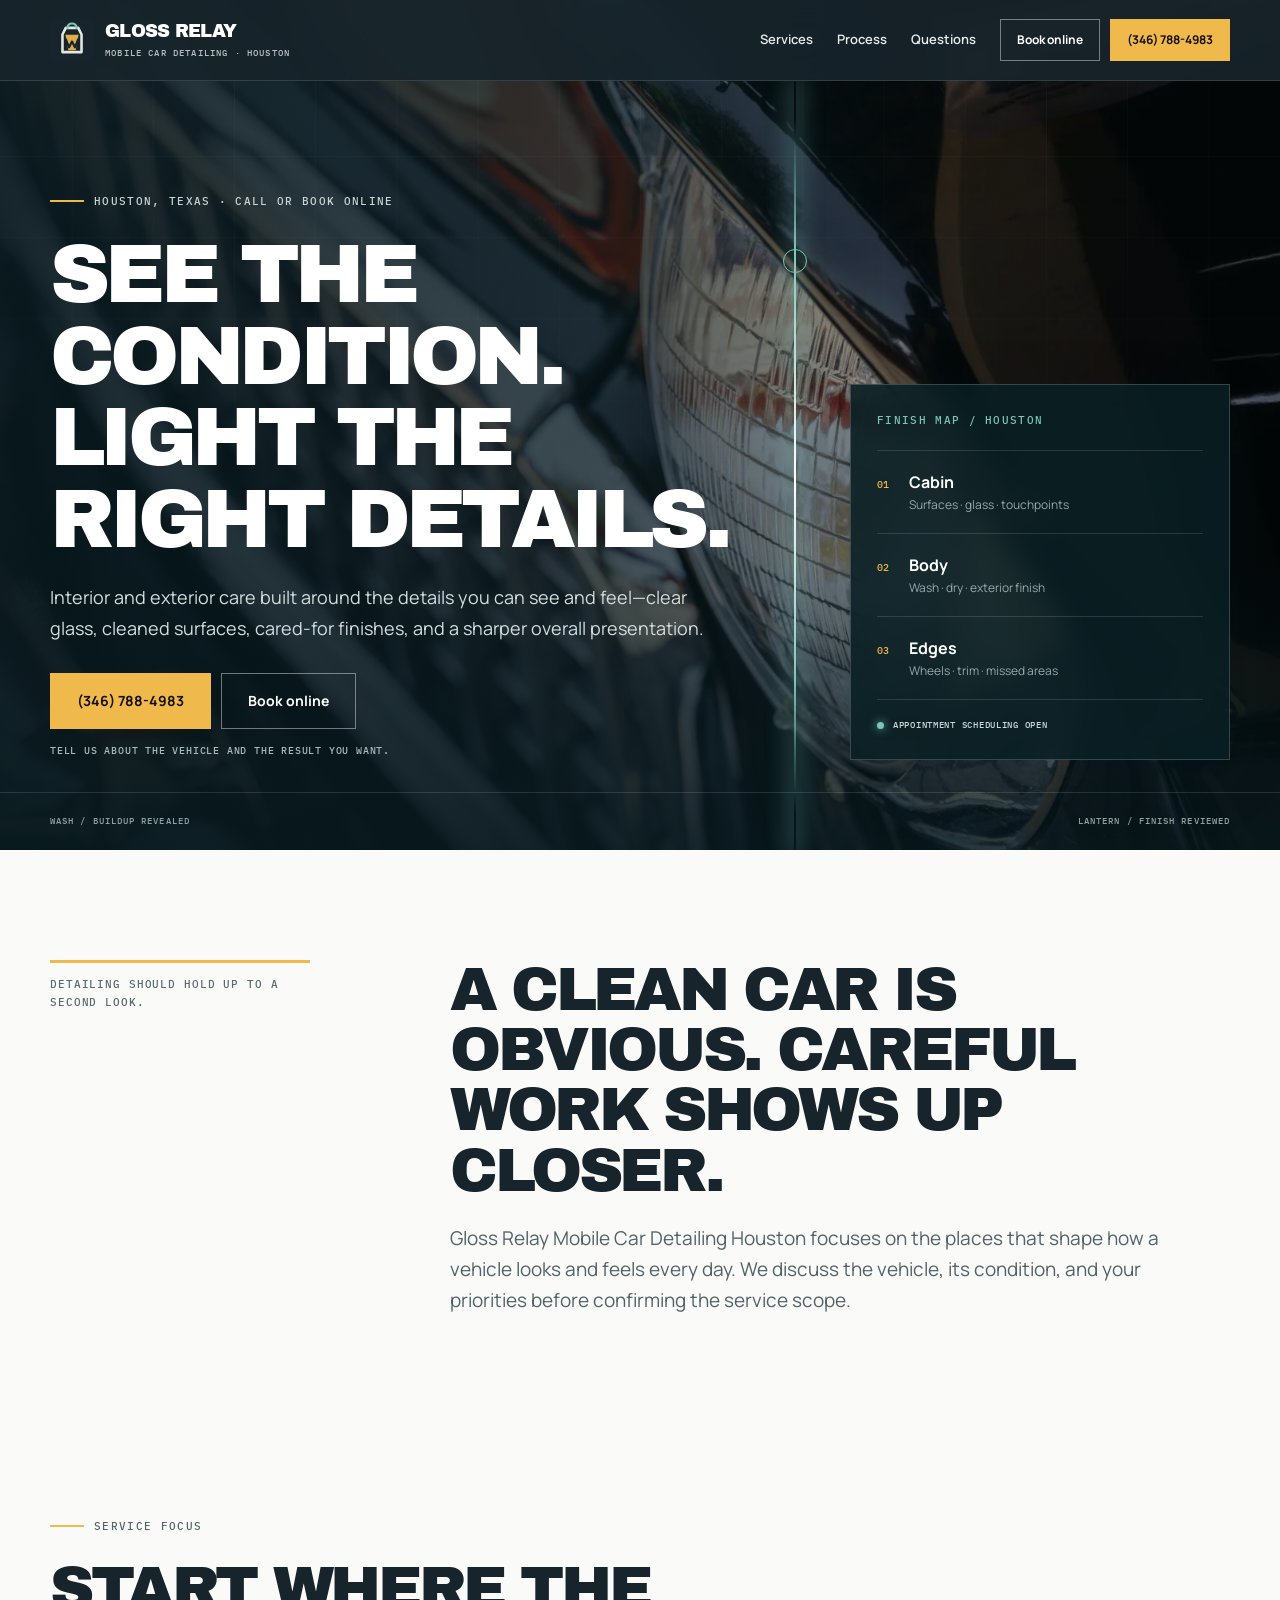
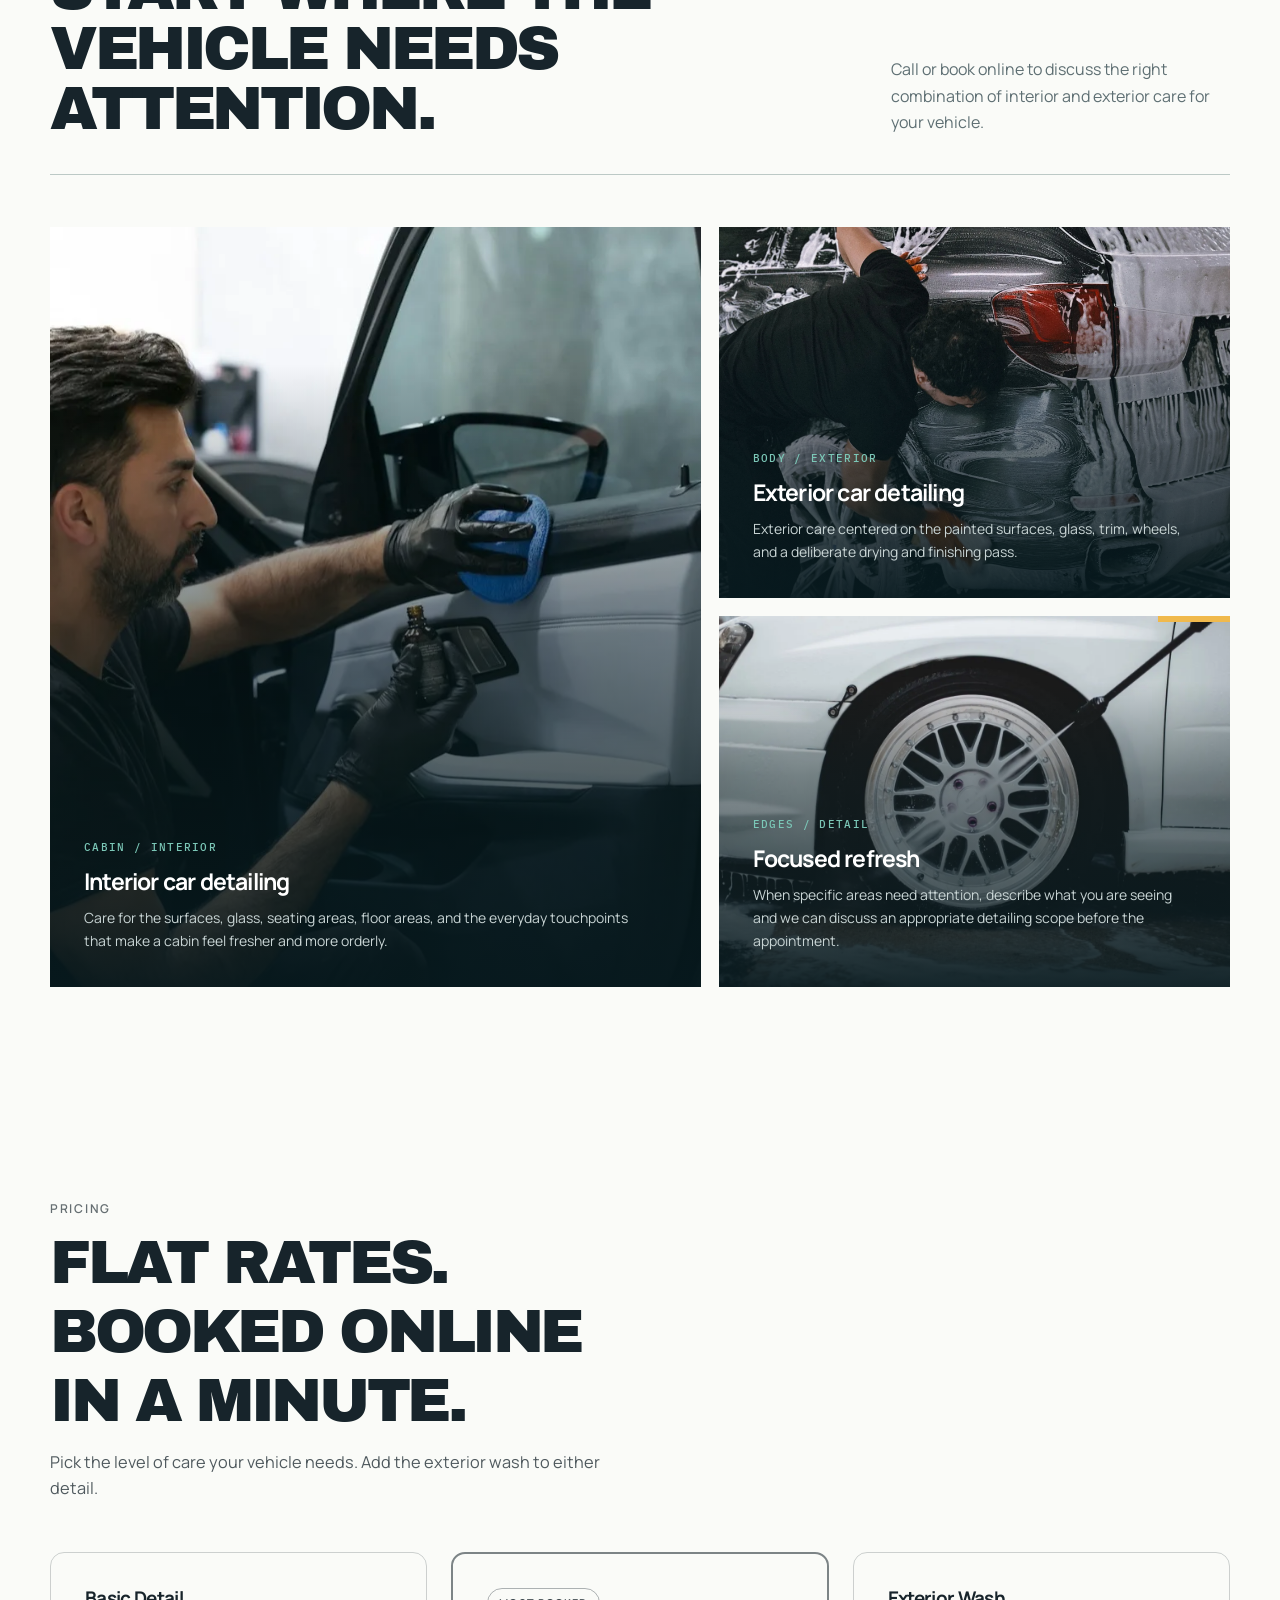
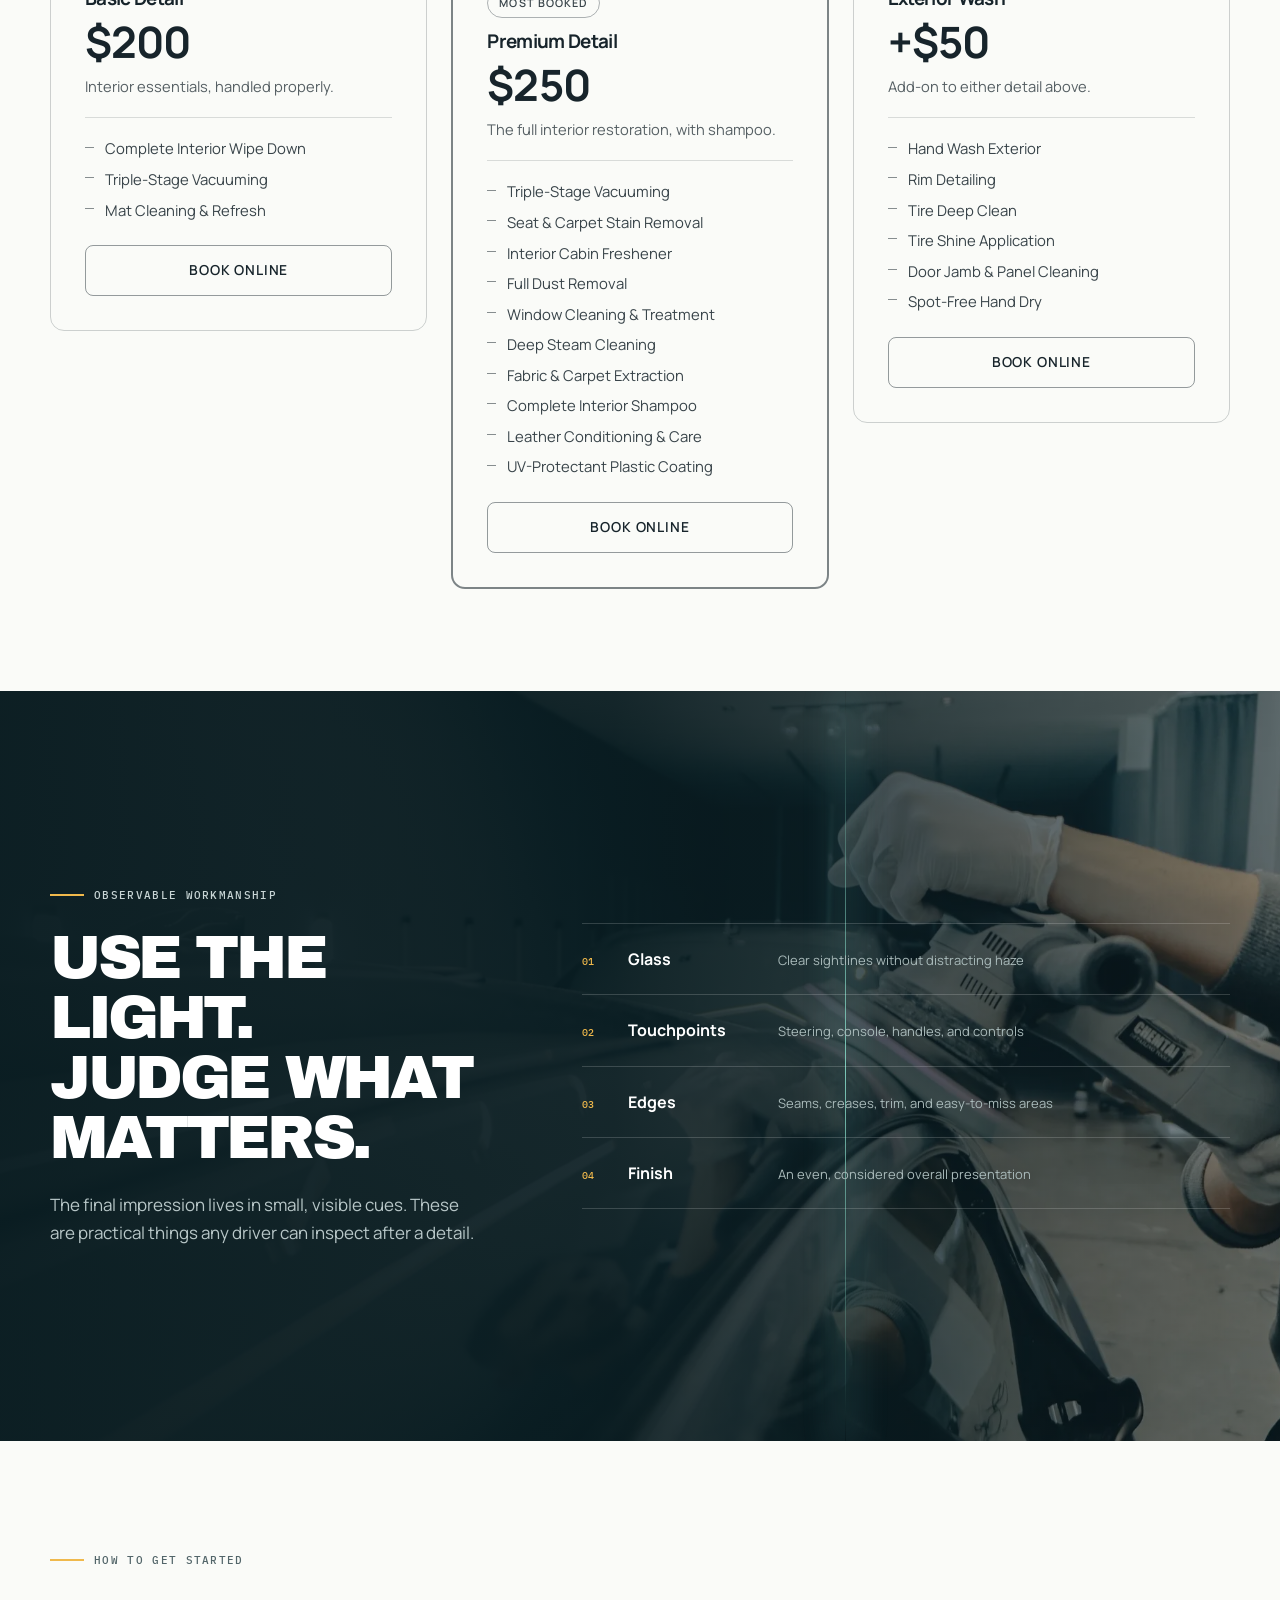
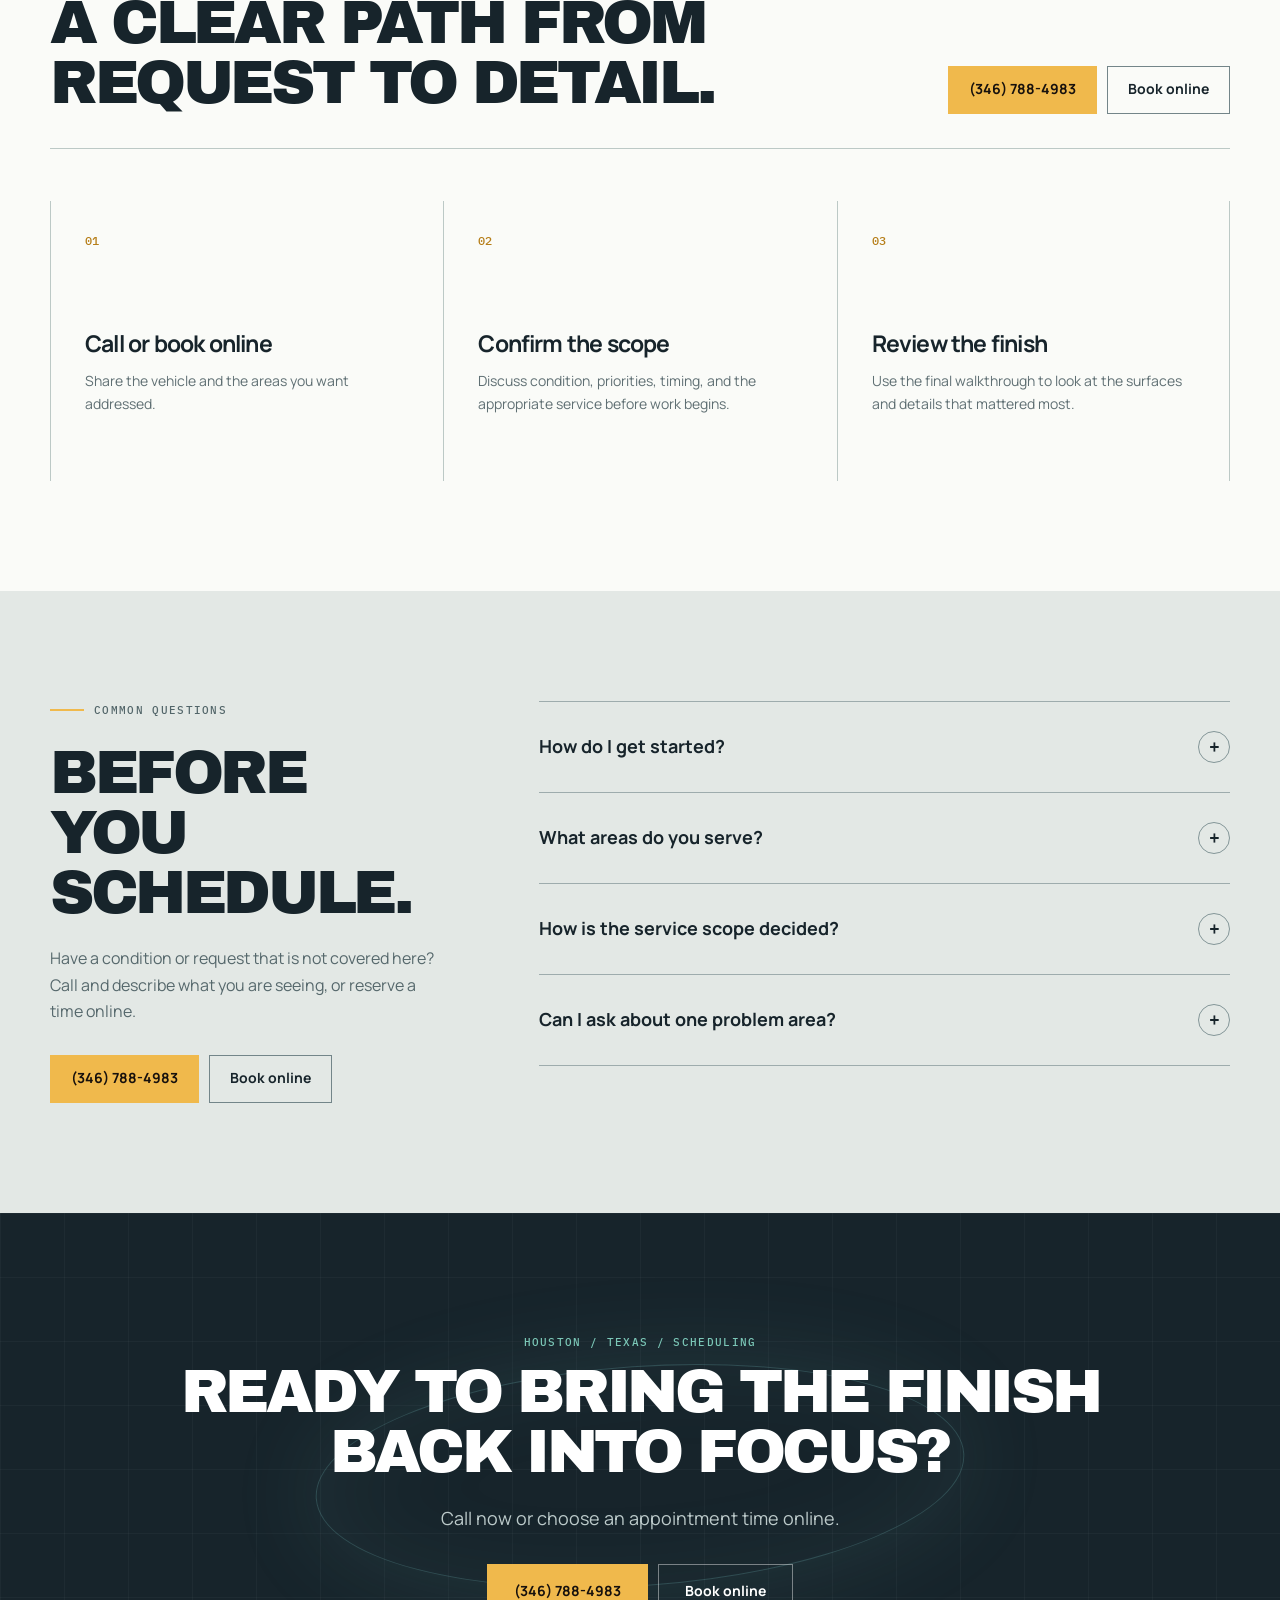
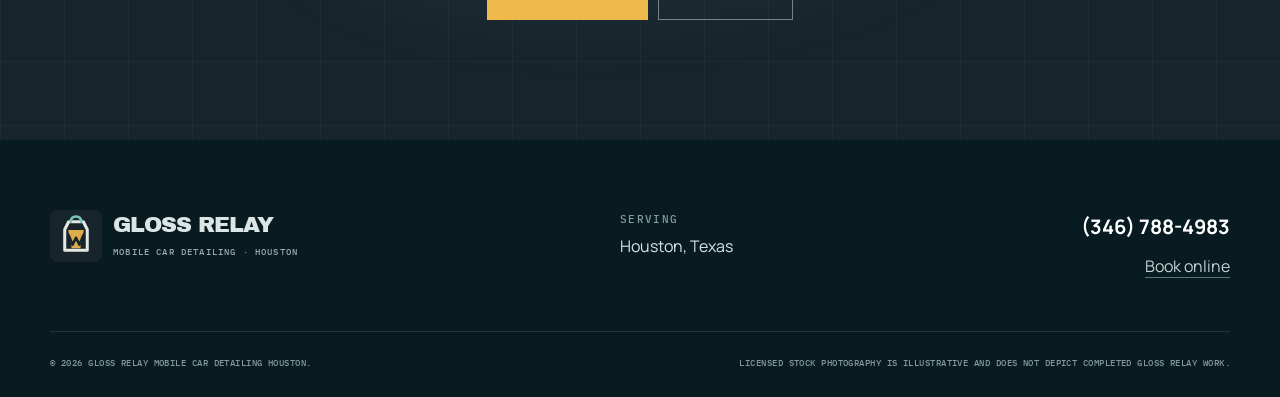
==== index.html @ bbbfd5d8 "feat: launch Gloss Relay website" ====
<!doctype html>
<html lang="en">
  <head>
    <meta charset="utf-8" />
    <meta name="viewport" content="width=device-width, initial-scale=1" />
    <title>Gloss Relay Mobile Car Detailing Houston | Call or Book Online</title>
    <meta
      name="description"
      content="Gloss Relay Mobile Car Detailing Houston provides careful interior and exterior car detailing in Houston, Texas. Call (346) 788-4983 or book online."
    />
    <meta name="theme-color" content="#17242b" />
    <link rel="canonical" href="https://glossrelay.shop/" />
    <link rel="icon" href="/favicon.svg" type="image/svg+xml" />
    <link rel="manifest" href="/site.webmanifest" />
    <meta property="og:type" content="website" />
    <meta property="og:title" content="Gloss Relay Mobile Car Detailing Houston" />
    <meta
      property="og:description"
      content="Interior and exterior car detailing in Houston, Texas. Call or book online."
    />
    <meta property="og:url" content="https://glossrelay.shop/" />
    <meta
      property="og:image"
      content="https://glossrelay.shop/assets/photos/hero-chrome-detail.webp"
    />
    <link rel="stylesheet" href="/styles.css" />
    <script type="application/ld+json">
      {
        "@context": "https://schema.org",
        "@type": "AutomotiveBusiness",
        "name": "Gloss Relay Mobile Car Detailing Houston",
        "url": "https://glossrelay.shop/",
        "image": "https://glossrelay.shop/assets/photos/hero-chrome-detail.webp",
        "description": "Careful interior and exterior car detailing in Houston, Texas.",
        "areaServed": {
          "@type": "City",
          "name": "Houston",
          "containedInPlace": {
            "@type": "State",
            "name": "Texas"
          }
        },
        "makesOffer": [
          {
            "@type": "Offer",
            "name": "Basic Detail",
            "price": "200",
            "priceCurrency": "USD",
            "availability": "https://schema.org/InStock",
            "itemOffered": {
              "@type": "Service",
              "name": "Basic Detail",
              "description": "Interior essentials: complete interior wipe down, triple-stage vacuuming, and mat cleaning and refresh."
            }
          },
          {
            "@type": "Offer",
            "name": "Premium Detail",
            "price": "250",
            "priceCurrency": "USD",
            "availability": "https://schema.org/InStock",
            "itemOffered": {
              "@type": "Service",
              "name": "Premium Detail",
              "description": "The full interior restoration, including complete interior shampoo, deep steam cleaning, fabric and carpet extraction, and leather conditioning."
            }
          },
          {
            "@type": "Offer",
            "name": "Exterior Wash",
            "price": "50",
            "priceCurrency": "USD",
            "availability": "https://schema.org/InStock",
            "itemOffered": {
              "@type": "Service",
              "name": "Exterior Wash",
              "description": "Add-on exterior wash: hand wash, rim detailing, tire deep clean and shine, door jamb cleaning, and spot-free hand dry."
            }
          }
        ],
        "priceRange": "$200-$250"
      }
    </script>
  </head>
  <body>
    <a class="skip-link" href="#main">Skip to content</a>

    <header class="site-header" data-header>
      <div class="header-inner">
        <a class="brand" href="#top" aria-label="Gloss Relay home">
          <img src="/assets/logo.svg" alt="" width="44" height="44" />
          <span class="brand-name">Gloss Relay</span>
          <span class="brand-place">Mobile Car Detailing · Houston</span>
        </a>

        <button
          class="menu-toggle"
          type="button"
          aria-expanded="false"
          aria-controls="site-nav"
        >
          <span class="menu-toggle-label">Menu</span>
          <span class="menu-toggle-lines" aria-hidden="true"></span>
        </button>

        <nav class="site-nav" id="site-nav" aria-label="Primary navigation">
          <a href="#services">Services</a>
          <a href="#process">Process</a>
          <a href="#questions">Questions</a>
          <div class="nav-actions">
            <a
              class="button button-secondary button-small"
              href="https://cal.com/sumitdatta/auto-detail-service"
              target="_blank"
              rel="noopener"
            >Book online</a>
            <a class="button button-call button-small" href="tel:+13467884983">
              (346) 788-4983
            </a>
          </div>
        </nav>
      </div>
    </header>

    <main id="main">
      <section class="hero" id="top" aria-labelledby="hero-title">
        <div class="hero-image" aria-hidden="true"></div>
        <div class="hero-scan" aria-hidden="true">
          <span class="scan-line"></span>
        </div>
        <div class="hero-grid container">
          <div class="hero-copy">
            <p class="eyebrow"><span></span> Houston, Texas · Call or book online</p>
            <h1 id="hero-title">See the condition. Light the right details.</h1>
            <p class="hero-lede">
              Interior and exterior care built around the details you can see and feel—clear
              glass, cleaned surfaces, cared-for finishes, and a sharper overall presentation.
            </p>
            <div class="cta-row">
              <a class="button button-call button-large" href="tel:+13467884983">
                (346) 788-4983
              </a>
              <a
                class="button button-ghost button-large"
                href="https://cal.com/sumitdatta/auto-detail-service"
                target="_blank"
                rel="noopener"
              >Book online</a>
            </div>
            <p class="cta-note">Tell us about the vehicle and the result you want.</p>
          </div>

          <aside class="finish-card" aria-label="Detail focus">
            <p class="mono-label">Finish map / Houston</p>
            <div class="finish-row">
              <span>01</span>
              <strong>Cabin</strong>
              <em>Surfaces · glass · touchpoints</em>
            </div>
            <div class="finish-row">
              <span>02</span>
              <strong>Body</strong>
              <em>Wash · dry · exterior finish</em>
            </div>
            <div class="finish-row">
              <span>03</span>
              <strong>Edges</strong>
              <em>Wheels · trim · missed areas</em>
            </div>
            <div class="finish-status">
              <span class="status-dot"></span>
              Appointment scheduling open
            </div>
          </aside>
        </div>
        <div class="hero-bottom" aria-hidden="true">
          <span>Wash / buildup revealed</span>
          <span>Lantern / finish reviewed</span>
        </div>
      </section>

      <section class="intro section-light" aria-labelledby="intro-title">
        <div class="container intro-grid">
          <p class="section-index">Detailing should hold up to a second look.</p>
          <div>
            <h2 id="intro-title">A clean car is obvious. Careful work shows up closer.</h2>
            <p class="section-lede">
              Gloss Relay Mobile Car Detailing Houston focuses on the places that shape how a vehicle
              looks and feels every day. We discuss the vehicle, its condition, and your priorities
              before confirming the service scope.
            </p>
          </div>
        </div>
      </section>

      <section class="services section-light" id="services" aria-labelledby="services-title">
        <div class="container">
          <div class="section-heading">
            <div>
              <p class="eyebrow eyebrow-dark"><span></span> Service focus</p>
              <h2 id="services-title">Start where the vehicle needs attention.</h2>
            </div>
            <p>
              Call or book online to discuss the right combination of interior and exterior care
              for your vehicle.
            </p>
          </div>

          <div class="service-grid">
            <article class="service-card service-card-wide">
              <img
                src="/assets/photos/interior-care.webp"
                alt="Careful cleaning inside a vehicle"
                width="1600"
                height="900"
                loading="lazy"
              />
              <div class="service-copy">
                <p class="mono-label">Cabin / Interior</p>
                <h3>Interior car detailing</h3>
                <p>
                  Care for the surfaces, glass, seating areas, floor areas, and the everyday
                  touchpoints that make a cabin feel fresher and more orderly.
                </p>
              </div>
            </article>

            <article class="service-card">
              <img
                src="/assets/photos/hand-wash.webp"
                alt="A hand washing the exterior of a vehicle"
                width="1800"
                height="2250"
                loading="lazy"
              />
              <div class="service-copy">
                <p class="mono-label">Body / Exterior</p>
                <h3>Exterior car detailing</h3>
                <p>
                  Exterior care centered on the painted surfaces, glass, trim, wheels, and a
                  deliberate drying and finishing pass.
                </p>
              </div>
            </article>

            <article class="service-card service-card-accent">
              <img
                src="/assets/photos/wheel-rinse.webp"
                alt="Water rinsing a vehicle wheel"
                width="1600"
                height="900"
                loading="lazy"
              />
              <div class="service-copy">
                <p class="mono-label">Edges / Detail</p>
                <h3>Focused refresh</h3>
                <p>
                  When specific areas need attention, describe what you are seeing and we can
                  discuss an appropriate detailing scope before the appointment.
                </p>
              </div>
            </article>
          </div>
        </div>
      </section>

    <section class="rates" id="pricing" aria-labelledby="pricing-title">
      <div class="rates-shell">
        <div class="rates-head">
          <p class="rates-eyebrow">Pricing</p>
          <h2 id="pricing-title">Flat rates. Booked online in a minute.</h2>
          <p class="rates-intro">Pick the level of care your vehicle needs. Add the exterior wash to either detail.</p>
        </div>

        <div class="rate-grid">
          <article class="rate-card">
            <h3>Basic Detail</h3>
            <p class="rate-figure">$200</p>
            <p class="rate-note">Interior essentials, handled properly.</p>
            <ul class="rate-list">
              <li>Complete Interior Wipe Down</li>
              <li>Triple-Stage Vacuuming</li>
              <li>Mat Cleaning &amp; Refresh</li>
            </ul>
            <a class="rate-cta" href="https://cal.com/sumitdatta/auto-detail-service" target="_blank" rel="noopener">Book Online</a>
          </article>
          <article class="rate-card rate-card-featured">
            <span class="rate-badge">Most booked</span>
            <h3>Premium Detail</h3>
            <p class="rate-figure">$250</p>
            <p class="rate-note">The full interior restoration, with shampoo.</p>
            <ul class="rate-list">
              <li>Triple-Stage Vacuuming</li>
              <li>Seat &amp; Carpet Stain Removal</li>
              <li>Interior Cabin Freshener</li>
              <li>Full Dust Removal</li>
              <li>Window Cleaning &amp; Treatment</li>
              <li>Deep Steam Cleaning</li>
              <li>Fabric &amp; Carpet Extraction</li>
              <li>Complete Interior Shampoo</li>
              <li>Leather Conditioning &amp; Care</li>
              <li>UV-Protectant Plastic Coating</li>
            </ul>
            <a class="rate-cta" href="https://cal.com/sumitdatta/auto-detail-service" target="_blank" rel="noopener">Book Online</a>
          </article>
          <article class="rate-card">
            <h3>Exterior Wash</h3>
            <p class="rate-figure">+$50</p>
            <p class="rate-note">Add-on to either detail above.</p>
            <ul class="rate-list">
              <li>Hand Wash Exterior</li>
              <li>Rim Detailing</li>
              <li>Tire Deep Clean</li>
              <li>Tire Shine Application</li>
              <li>Door Jamb &amp; Panel Cleaning</li>
              <li>Spot-Free Hand Dry</li>
            </ul>
            <a class="rate-cta" href="https://cal.com/sumitdatta/auto-detail-service" target="_blank" rel="noopener">Book Online</a>
          </article>
        </div>
      </div>
    </section>


      <section class="inspection" aria-labelledby="inspection-title">
        <div class="inspection-photo" aria-hidden="true"></div>
        <div class="container inspection-grid">
          <div class="inspection-copy">
            <p class="eyebrow"><span></span> Observable workmanship</p>
            <h2 id="inspection-title">Use the light. Judge what matters.</h2>
            <p>
              The final impression lives in small, visible cues. These are practical things any
              driver can inspect after a detail.
            </p>
          </div>
          <ul class="inspection-list">
            <li><span>01</span><strong>Glass</strong><em>Clear sightlines without distracting haze</em></li>
            <li><span>02</span><strong>Touchpoints</strong><em>Steering, console, handles, and controls</em></li>
            <li><span>03</span><strong>Edges</strong><em>Seams, creases, trim, and easy-to-miss areas</em></li>
            <li><span>04</span><strong>Finish</strong><em>An even, considered overall presentation</em></li>
          </ul>
        </div>
      </section>

      <section class="process section-light" id="process" aria-labelledby="process-title">
        <div class="container">
          <div class="section-heading process-heading">
            <div>
              <p class="eyebrow eyebrow-dark"><span></span> How to get started</p>
              <h2 id="process-title">A clear path from request to detail.</h2>
            </div>
            <div class="cta-row cta-row-dark">
              <a class="button button-call" href="tel:+13467884983">(346) 788-4983</a>
              <a
                class="button button-outline"
                href="https://cal.com/sumitdatta/auto-detail-service"
                target="_blank"
                rel="noopener"
              >Book online</a>
            </div>
          </div>

          <ol class="process-list">
            <li>
              <span class="process-number">01</span>
              <div>
                <h3>Call or book online</h3>
                <p>Share the vehicle and the areas you want addressed.</p>
              </div>
            </li>
            <li>
              <span class="process-number">02</span>
              <div>
                <h3>Confirm the scope</h3>
                <p>Discuss condition, priorities, timing, and the appropriate service before work begins.</p>
              </div>
            </li>
            <li>
              <span class="process-number">03</span>
              <div>
                <h3>Review the finish</h3>
                <p>Use the final walkthrough to look at the surfaces and details that mattered most.</p>
              </div>
            </li>
          </ol>
        </div>
      </section>

      <section class="questions section-steel" id="questions" aria-labelledby="questions-title">
        <div class="container questions-grid">
          <div class="questions-intro">
            <p class="eyebrow eyebrow-dark"><span></span> Common questions</p>
            <h2 id="questions-title">Before you schedule.</h2>
            <p>
              Have a condition or request that is not covered here? Call and describe what you are
              seeing, or reserve a time online.
            </p>
            <div class="cta-row cta-row-dark">
              <a class="button button-call" href="tel:+13467884983">(346) 788-4983</a>
              <a
                class="button button-outline"
                href="https://cal.com/sumitdatta/auto-detail-service"
                target="_blank"
                rel="noopener"
              >Book online</a>
            </div>
          </div>

          <div class="faq-list">
            <details>
              <summary>How do I get started?<span aria-hidden="true">+</span></summary>
              <p>
                Call (346) 788-4983 or book online. Share your vehicle, its condition, and what you
                want the detail to improve.
              </p>
            </details>
            <details>
              <summary>What areas do you serve?<span aria-hidden="true">+</span></summary>
              <p>
                We schedule car detailing for drivers in Houston, Texas. Call or book online to
                confirm availability for your location.
              </p>
            </details>
            <details>
              <summary>How is the service scope decided?<span aria-hidden="true">+</span></summary>
              <p>
                Vehicle size, current condition, and your priorities all matter. We discuss those
                details before confirming what the appointment should include.
              </p>
            </details>
            <details>
              <summary>Can I ask about one problem area?<span aria-hidden="true">+</span></summary>
              <p>
                Yes. Describe the area when you call or add the context while booking online so it
                can be discussed before the appointment.
              </p>
            </details>
          </div>
        </div>
      </section>

      <section class="final-cta" id="contact" aria-labelledby="final-title">
        <div class="final-cta-glow" aria-hidden="true"></div>
        <div class="container final-cta-inner">
          <p class="mono-label">Houston / Texas / Scheduling</p>
          <h2 id="final-title">Ready to bring the finish back into focus?</h2>
          <p>Call now or choose an appointment time online.</p>
          <div class="cta-row cta-row-center">
            <a class="button button-call button-large" href="tel:+13467884983">
              (346) 788-4983
            </a>
            <a
              class="button button-ghost button-large"
              href="https://cal.com/sumitdatta/auto-detail-service"
              target="_blank"
              rel="noopener"
            >Book online</a>
          </div>
        </div>
      </section>
    </main>

    <footer class="site-footer">
      <div class="container footer-grid">
        <a class="brand footer-brand" href="#top" aria-label="Gloss Relay home">
          <img src="/assets/logo.svg" alt="" width="52" height="52" />
          <span class="brand-name">Gloss Relay</span>
          <span class="brand-place">Mobile Car Detailing · Houston</span>
        </a>
        <div class="footer-location">
          <p class="mono-label">Serving</p>
          <p>Houston, Texas</p>
        </div>
        <div class="footer-actions">
          <a class="footer-call" href="tel:+13467884983">(346) 788-4983</a>
          <a
            href="https://cal.com/sumitdatta/auto-detail-service"
            target="_blank"
            rel="noopener"
          >Book online</a>
        </div>
      </div>
      <div class="container footer-bottom">
        <p>© <span data-year>2026</span> Gloss Relay Mobile Car Detailing Houston.</p>
        <p>Licensed stock photography is illustrative and does not depict completed Gloss Relay work.</p>
      </div>
    </footer>

    <div class="mobile-sticky" aria-label="Contact options">
      <a class="mobile-call" href="tel:+13467884983">(346) 788-4983</a>
      <a
        class="mobile-book"
        href="https://cal.com/sumitdatta/auto-detail-service"
        target="_blank"
        rel="noopener"
      >Book online</a>
    </div>

    <script src="/script.js" defer></script>
  </body>
</html>
---- styles.css ----
@font-face {
  font-family: "Archivo Black";
  src: url("/assets/fonts/archivo-black.ttf") format("truetype");
  font-style: normal;
  font-weight: 400;
  font-display: swap;
}

/* Gloss Relay identity layer */
:root {
  --ink: #17242b;
  --deep: #17242b;
  --deep-soft: #203943;
  --steel: #e3e8e5;
  --aluminum: #fafbf8;
  --muted: #607078;
  --line: #bcc9c6;
  --signal: #f0b94c;
  --signal-deep: #b67e19;
  --aqua: #7bc7b7;
}

a[aria-disabled="true"] {
  pointer-events: none;
  cursor: not-allowed;
  opacity: 0.68;
}

@font-face {
  font-family: "Manrope";
  src: url("/assets/fonts/manrope-400.ttf") format("truetype");
  font-style: normal;
  font-weight: 400;
  font-display: swap;
}

@font-face {
  font-family: "Manrope";
  src: url("/assets/fonts/manrope-600.ttf") format("truetype");
  font-style: normal;
  font-weight: 600;
  font-display: swap;
}

@font-face {
  font-family: "Manrope";
  src: url("/assets/fonts/manrope-700.ttf") format("truetype");
  font-style: normal;
  font-weight: 700;
  font-display: swap;
}

@font-face {
  font-family: "IBM Plex Mono";
  src: url("/assets/fonts/ibm-plex-mono-500.ttf") format("truetype");
  font-style: normal;
  font-weight: 500;
  font-display: swap;
}

:root {
  --ink: #17242b;
  --deep: #17242b;
  --deep-soft: #203943;
  --steel: #e3e8e5;
  --aluminum: #fafbf8;
  --white: #ffffff;
  --muted: #607078;
  --line: #bcc9c6;
  --signal: #f0b94c;
  --signal-deep: #b67e19;
  --aqua: #7bc7b7;
  --display: "Archivo Black", "Arial Black", sans-serif;
  --body: "Manrope", Arial, sans-serif;
  --mono: "IBM Plex Mono", monospace;
  --container: min(1180px, calc(100% - 48px));
  --shadow: 0 18px 60px rgb(9 28 32 / 16%);
}

* {
  box-sizing: border-box;
}

html {
  scroll-behavior: smooth;
  scroll-padding-top: 92px;
}

body {
  margin: 0;
  color: var(--ink);
  background: var(--aluminum);
  font-family: var(--body);
  font-size: 16px;
  line-height: 1.65;
  -webkit-font-smoothing: antialiased;
}

body.menu-open {
  overflow: hidden;
}

img {
  display: block;
  max-width: 100%;
}

a {
  color: inherit;
}

button,
a {
  -webkit-tap-highlight-color: transparent;
}

:focus-visible {
  outline: 3px solid var(--aqua);
  outline-offset: 4px;
}

.skip-link {
  position: fixed;
  z-index: 1000;
  top: 10px;
  left: 10px;
  padding: 10px 14px;
  color: var(--deep);
  background: var(--white);
  transform: translateY(-150%);
  transition: transform 160ms ease;
}

.skip-link:focus {
  transform: translateY(0);
}

.container {
  width: var(--container);
  margin-inline: auto;
}

.site-header {
  position: fixed;
  z-index: 100;
  top: 0;
  right: 0;
  left: 0;
  color: var(--white);
  background: rgb(23 36 43 / 92%);
  border-bottom: 1px solid rgb(255 255 255 / 13%);
  backdrop-filter: blur(16px) saturate(130%);
}

.header-inner {
  display: flex;
  width: var(--container);
  min-height: 80px;
  margin-inline: auto;
  align-items: center;
  justify-content: space-between;
  gap: 24px;
}

.brand {
  display: grid;
  min-width: 245px;
  color: inherit;
  text-decoration: none;
  grid-template-columns: 44px 1fr;
  grid-template-rows: auto auto;
  column-gap: 11px;
  align-items: center;
}

.brand img {
  grid-row: 1 / 3;
}

.brand-name {
  font-family: var(--display);
  font-size: 18px;
  line-height: 1;
  letter-spacing: -0.04em;
  text-transform: uppercase;
}

.brand-place {
  font-family: var(--mono);
  font-size: 9px;
  line-height: 1.3;
  letter-spacing: 0.13em;
  opacity: 0.7;
  text-transform: uppercase;
}

.site-nav {
  display: flex;
  align-items: center;
  gap: 24px;
}

.site-nav > a {
  color: #e7eeee;
  font-size: 13px;
  font-weight: 600;
  text-decoration: none;
}

.site-nav > a:hover {
  color: var(--aqua);
}

.nav-actions,
.cta-row {
  display: flex;
  align-items: center;
  gap: 10px;
}

.button {
  display: inline-flex;
  min-height: 48px;
  padding: 0 20px;
  border: 1px solid transparent;
  align-items: center;
  justify-content: center;
  font-family: var(--body);
  font-size: 14px;
  font-weight: 700;
  line-height: 1.2;
  text-align: center;
  text-decoration: none;
  transition: transform 160ms ease, color 160ms ease, background-color 160ms ease,
    border-color 160ms ease;
}

.button:hover {
  transform: translateY(-2px);
}

.button-small {
  min-height: 42px;
  padding-inline: 16px;
  font-size: 12px;
}

.button-large {
  min-height: 56px;
  padding-inline: 26px;
}

.button-call {
  color: #17110d;
  background: var(--signal);
  border-color: var(--signal);
}

.button-call:hover {
  color: #100c09;
  background: #ff7a41;
  border-color: #ff7a41;
}

.button-secondary,
.button-ghost {
  color: var(--white);
  background: transparent;
  border-color: rgb(255 255 255 / 42%);
}

.button-secondary:hover,
.button-ghost:hover {
  color: var(--deep);
  background: var(--white);
  border-color: var(--white);
}

.button-outline {
  color: var(--deep);
  background: transparent;
  border-color: #738589;
}

.button-outline:hover {
  color: var(--white);
  background: var(--deep);
  border-color: var(--deep);
}

.menu-toggle {
  display: none;
}

.hero {
  position: relative;
  min-height: 810px;
  padding-top: 80px;
  overflow: hidden;
  color: var(--white);
  background: var(--deep);
}

.hero-image {
  position: absolute;
  inset: 0;
  background-image: linear-gradient(90deg, rgb(7 24 29 / 92%) 0%, rgb(7 24 29 / 71%) 48%, rgb(7 24 29 / 22%) 78%),
    linear-gradient(0deg, rgb(7 24 29 / 78%) 0%, transparent 36%),
    url("/assets/photos/hero-chrome-detail.webp");
  background-position: center;
  background-size: cover;
  transform: scale(1.015);
}

.hero-image::after {
  position: absolute;
  inset: 0;
  background-image: linear-gradient(rgb(255 255 255 / 3%) 1px, transparent 1px),
    linear-gradient(90deg, rgb(255 255 255 / 3%) 1px, transparent 1px);
  background-size: 80px 80px;
  content: "";
  mask-image: linear-gradient(to bottom, black, transparent 78%);
}

.hero-scan {
  position: absolute;
  inset: 80px 0 0;
  overflow: hidden;
  pointer-events: none;
}

.scan-line {
  position: absolute;
  top: 0;
  bottom: 0;
  left: 62%;
  width: 2px;
  background: linear-gradient(transparent 5%, var(--aqua) 22%, #fff 52%, var(--aqua) 78%, transparent 95%);
  box-shadow: 0 0 22px 5px rgb(124 200 198 / 35%);
  animation: scan 8s cubic-bezier(0.65, 0, 0.35, 1) infinite alternate;
}

.scan-line::before {
  position: absolute;
  top: 22%;
  left: -11px;
  width: 22px;
  height: 22px;
  border: 1px solid var(--aqua);
  border-radius: 50%;
  content: "";
}

@keyframes scan {
  0% {
    transform: translateX(-90px);
    opacity: 0.45;
  }
  100% {
    transform: translateX(110px);
    opacity: 1;
  }
}

.hero-grid {
  position: relative;
  z-index: 2;
  display: grid;
  min-height: 650px;
  padding-block: 112px 90px;
  grid-template-columns: minmax(0, 1fr) 380px;
  align-items: end;
  gap: 80px;
}

.eyebrow,
.mono-label {
  font-family: var(--mono);
  font-size: 11px;
  font-style: normal;
  font-weight: 500;
  letter-spacing: 0.12em;
  text-transform: uppercase;
}

.eyebrow {
  display: flex;
  margin: 0 0 24px;
  color: #c8d5d5;
  align-items: center;
  gap: 10px;
}

.eyebrow span {
  width: 34px;
  height: 2px;
  background: var(--signal);
}

.eyebrow-dark {
  color: #526569;
}

h1,
h2,
h3,
p {
  margin-top: 0;
}

h1,
h2 {
  margin-bottom: 22px;
  font-family: var(--display);
  font-weight: 400;
  line-height: 0.98;
  letter-spacing: -0.055em;
  text-transform: uppercase;
}

h1 {
  max-width: 760px;
  font-size: clamp(54px, 6.5vw, 92px);
}

h2 {
  font-size: clamp(42px, 4.8vw, 68px);
}

h3 {
  margin-bottom: 12px;
  font-size: 23px;
  line-height: 1.15;
  letter-spacing: -0.035em;
}

.hero-lede {
  max-width: 660px;
  margin-bottom: 30px;
  color: #d2dddd;
  font-size: 18px;
  line-height: 1.7;
}

.cta-note {
  margin: 14px 0 0;
  color: #a9baba;
  font-family: var(--mono);
  font-size: 10px;
  letter-spacing: 0.08em;
  text-transform: uppercase;
}

.finish-card {
  padding: 26px;
  background: rgb(10 31 36 / 88%);
  border: 1px solid rgb(255 255 255 / 18%);
  box-shadow: var(--shadow);
  backdrop-filter: blur(13px);
}

.finish-card .mono-label {
  margin-bottom: 20px;
  color: var(--aqua);
}

.finish-row {
  display: grid;
  padding: 18px 0;
  border-top: 1px solid rgb(255 255 255 / 13%);
  grid-template-columns: 32px 1fr;
  align-items: baseline;
}

.finish-row span {
  color: var(--signal);
  font-family: var(--mono);
  font-size: 10px;
}

.finish-row strong {
  font-size: 16px;
}

.finish-row em {
  grid-column: 2;
  color: #95a9aa;
  font-size: 12px;
  font-style: normal;
}

.finish-status {
  display: flex;
  padding-top: 18px;
  border-top: 1px solid rgb(255 255 255 / 13%);
  color: #cbd8d8;
  align-items: center;
  gap: 9px;
  font-family: var(--mono);
  font-size: 9px;
  letter-spacing: 0.08em;
  text-transform: uppercase;
}

.status-dot {
  width: 7px;
  height: 7px;
  border-radius: 50%;
  background: var(--aqua);
  box-shadow: 0 0 10px var(--aqua);
}

.hero-bottom {
  position: absolute;
  z-index: 2;
  right: 0;
  bottom: 0;
  left: 0;
  display: flex;
  min-height: 58px;
  padding-inline: max(24px, calc((100% - 1180px) / 2));
  border-top: 1px solid rgb(255 255 255 / 12%);
  align-items: center;
  justify-content: space-between;
  color: #8ea2a4;
  font-family: var(--mono);
  font-size: 9px;
  letter-spacing: 0.12em;
  text-transform: uppercase;
}

.section-light {
  background: var(--aluminum);
}

.intro {
  padding: 110px 0 90px;
}

.intro-grid {
  display: grid;
  grid-template-columns: 260px minmax(0, 780px);
  justify-content: space-between;
  gap: 70px;
}

.section-index {
  padding-top: 12px;
  border-top: 3px solid var(--signal);
  color: #586b6f;
  font-family: var(--mono);
  font-size: 11px;
  letter-spacing: 0.08em;
  text-transform: uppercase;
}

.section-lede {
  max-width: 740px;
  margin-bottom: 0;
  color: #506267;
  font-size: 19px;
}

.services,
.process,
.questions {
  padding: 110px 0;
}

.section-heading {
  display: grid;
  margin-bottom: 52px;
  padding-bottom: 34px;
  border-bottom: 1px solid var(--line);
  grid-template-columns: minmax(0, 1.5fr) minmax(260px, 0.65fr);
  align-items: end;
  gap: 60px;
}

.section-heading h2 {
  max-width: 800px;
  margin-bottom: 0;
}

.section-heading > p {
  margin-bottom: 4px;
  color: #5e6f73;
}

.service-grid {
  display: grid;
  grid-template-columns: 1.12fr 0.88fr;
  gap: 18px;
}

.service-card {
  position: relative;
  min-height: 540px;
  overflow: hidden;
  color: var(--white);
  background: var(--deep);
}

.service-card-wide {
  grid-row: span 2;
  min-height: 760px;
}

.service-card img {
  position: absolute;
  width: 100%;
  height: 100%;
  object-fit: cover;
  transition: transform 700ms cubic-bezier(0.2, 0.75, 0.25, 1);
}

.service-card-wide img {
  object-position: 56% center;
}

.service-card:not(.service-card-wide) {
  min-height: 371px;
}

.service-card:not(.service-card-wide) img {
  object-position: center 44%;
}

.service-card::after {
  position: absolute;
  inset: 0;
  background: linear-gradient(0deg, rgb(7 25 30 / 94%) 0%, rgb(7 25 30 / 42%) 57%, transparent 82%);
  content: "";
}

.service-card:hover img {
  transform: scale(1.035);
}

.service-card-accent::before {
  position: absolute;
  z-index: 2;
  top: 0;
  right: 0;
  width: 72px;
  height: 6px;
  background: var(--signal);
  content: "";
}

.service-copy {
  position: absolute;
  z-index: 3;
  right: 0;
  bottom: 0;
  left: 0;
  padding: 34px;
}

.service-copy .mono-label {
  margin-bottom: 12px;
  color: var(--aqua);
}

.service-copy p:last-child {
  max-width: 560px;
  margin-bottom: 0;
  color: #c8d4d4;
  font-size: 14px;
}

.inspection {
  position: relative;
  min-height: 750px;
  overflow: hidden;
  color: var(--white);
  background: var(--deep);
}

.inspection-photo {
  position: absolute;
  inset: 0;
  background-image: linear-gradient(90deg, rgb(8 27 32 / 97%) 0%, rgb(8 27 32 / 91%) 48%, rgb(8 27 32 / 44%) 100%),
    url("/assets/photos/panel-reflection.webp");
  background-position: center;
  background-size: cover;
}

.inspection-photo::after {
  position: absolute;
  top: 0;
  bottom: 0;
  left: 66%;
  width: 1px;
  background: linear-gradient(transparent, var(--aqua), transparent);
  box-shadow: 0 0 35px 8px rgb(124 200 198 / 20%);
  content: "";
}

.inspection-grid {
  position: relative;
  display: grid;
  min-height: 750px;
  padding-block: 110px;
  grid-template-columns: 0.8fr 1.2fr;
  align-items: center;
  gap: 100px;
}

.inspection-copy h2 {
  max-width: 540px;
}

.inspection-copy > p:last-child {
  max-width: 520px;
  margin-bottom: 0;
  color: #b8c7c8;
  font-size: 17px;
}

.inspection-list {
  margin: 0;
  padding: 0;
  list-style: none;
}

.inspection-list li {
  display: grid;
  padding: 22px 0;
  border-top: 1px solid rgb(255 255 255 / 17%);
  grid-template-columns: 46px 150px 1fr;
  align-items: baseline;
}

.inspection-list li:last-child {
  border-bottom: 1px solid rgb(255 255 255 / 17%);
}

.inspection-list span {
  color: var(--signal);
  font-family: var(--mono);
  font-size: 10px;
}

.inspection-list strong {
  font-size: 16px;
}

.inspection-list em {
  color: #a9baba;
  font-size: 13px;
  font-style: normal;
}

.process-heading {
  grid-template-columns: minmax(0, 1fr) auto;
}

.cta-row-dark {
  justify-content: flex-end;
}

.process-list {
  display: grid;
  margin: 0;
  padding: 0;
  list-style: none;
  grid-template-columns: repeat(3, 1fr);
}

.process-list li {
  min-height: 280px;
  padding: 30px 34px 32px;
  border-left: 1px solid var(--line);
}

.process-list li:last-child {
  border-right: 1px solid var(--line);
}

.process-number {
  display: block;
  margin-bottom: 80px;
  color: var(--signal-deep);
  font-family: var(--mono);
  font-size: 12px;
}

.process-list p {
  margin-bottom: 0;
  color: #5f6f73;
  font-size: 14px;
}

.section-steel {
  background: var(--steel);
}

.questions-grid {
  display: grid;
  grid-template-columns: 0.72fr 1.28fr;
  gap: 100px;
}

.questions-intro {
  position: sticky;
  top: 130px;
  align-self: start;
}

.questions-intro > p:not(.eyebrow) {
  max-width: 440px;
  color: #56686c;
}

.questions-intro .cta-row {
  margin-top: 30px;
  justify-content: flex-start;
}

.faq-list details {
  border-top: 1px solid #9eacad;
}

.faq-list details:last-child {
  border-bottom: 1px solid #9eacad;
}

.faq-list summary {
  display: flex;
  min-height: 90px;
  padding: 22px 0;
  align-items: center;
  justify-content: space-between;
  gap: 24px;
  cursor: pointer;
  font-size: 18px;
  font-weight: 700;
  list-style: none;
}

.faq-list summary::-webkit-details-marker {
  display: none;
}

.faq-list summary span {
  display: grid;
  width: 32px;
  height: 32px;
  flex: 0 0 32px;
  border: 1px solid #849698;
  border-radius: 50%;
  place-items: center;
  font-family: var(--mono);
  font-weight: 400;
  transition: transform 180ms ease, color 180ms ease, background 180ms ease;
}

.faq-list details[open] summary span {
  color: var(--white);
  background: var(--deep);
  transform: rotate(45deg);
}

.faq-list details p {
  max-width: 680px;
  padding: 0 56px 26px 0;
  color: #526569;
}

.final-cta {
  position: relative;
  padding: 120px 0;
  overflow: hidden;
  color: var(--white);
  background: var(--deep);
  text-align: center;
}

.final-cta::before {
  position: absolute;
  inset: 0;
  background-image: linear-gradient(rgb(255 255 255 / 3%) 1px, transparent 1px),
    linear-gradient(90deg, rgb(255 255 255 / 3%) 1px, transparent 1px);
  background-size: 64px 64px;
  content: "";
}

.final-cta-glow {
  position: absolute;
  top: 50%;
  left: 50%;
  width: 650px;
  height: 220px;
  border: 1px solid rgb(124 200 198 / 25%);
  border-radius: 50%;
  box-shadow: 0 0 100px rgb(124 200 198 / 12%), inset 0 0 100px rgb(124 200 198 / 7%);
  transform: translate(-50%, -50%) rotate(-4deg);
}

.final-cta-inner {
  position: relative;
}

.final-cta .mono-label {
  color: var(--aqua);
}

.final-cta h2 {
  max-width: 920px;
  margin-inline: auto;
}

.final-cta-inner > p:not(.mono-label) {
  color: #bccaca;
  font-size: 18px;
}

.cta-row-center {
  margin-top: 30px;
  justify-content: center;
}

.site-footer {
  padding: 70px 0 26px;
  color: #dbe5e5;
  background: #081b20;
}

.footer-grid {
  display: grid;
  padding-bottom: 52px;
  grid-template-columns: 1.3fr 0.7fr 0.7fr;
  align-items: start;
  gap: 50px;
}

.footer-brand {
  width: max-content;
  grid-template-columns: 52px 1fr;
}

.footer-brand .brand-name {
  font-size: 22px;
}

.footer-location .mono-label {
  margin-bottom: 5px;
  color: #849b9d;
}

.footer-location p:last-child {
  margin-bottom: 0;
}

.footer-actions {
  display: flex;
  align-items: flex-end;
  flex-direction: column;
  gap: 10px;
}

.footer-actions a {
  color: #c4d2d2;
  text-decoration-color: #56777a;
  text-underline-offset: 5px;
}

.footer-actions .footer-call {
  color: var(--white);
  font-size: 20px;
  font-weight: 700;
  text-decoration: none;
}

.footer-bottom {
  display: flex;
  padding-top: 24px;
  border-top: 1px solid rgb(255 255 255 / 11%);
  justify-content: space-between;
  gap: 30px;
  color: #82989b;
  font-family: var(--mono);
  font-size: 9px;
  letter-spacing: 0.05em;
  text-transform: uppercase;
}

.footer-bottom p {
  margin-bottom: 0;
}

.mobile-sticky {
  display: none;
}

@media (max-width: 1120px) {
  .site-nav {
    gap: 16px;
  }

  .site-nav > a {
    display: none;
  }

  .hero-grid {
    grid-template-columns: minmax(0, 1fr) 330px;
    gap: 36px;
  }

  .inspection-grid {
    gap: 55px;
  }

  .questions-grid {
    gap: 60px;
  }
}

@media (max-width: 820px) {
  :root {
    --container: min(100% - 34px, 680px);
  }

  html {
    scroll-padding-top: 70px;
  }

  .header-inner {
    min-height: 70px;
  }

  .menu-toggle {
    display: flex;
    padding: 8px 0;
    border: 0;
    align-items: center;
    gap: 10px;
    color: var(--white);
    background: transparent;
    font-family: var(--mono);
    font-size: 10px;
    letter-spacing: 0.1em;
    text-transform: uppercase;
  }

  .menu-toggle-lines,
  .menu-toggle-lines::before,
  .menu-toggle-lines::after {
    display: block;
    width: 22px;
    height: 2px;
    background: currentColor;
    content: "";
    transition: transform 180ms ease, opacity 180ms ease;
  }

  .menu-toggle-lines {
    position: relative;
  }

  .menu-toggle-lines::before {
    position: absolute;
    top: -6px;
  }

  .menu-toggle-lines::after {
    position: absolute;
    top: 6px;
  }

  .menu-toggle[aria-expanded="true"] .menu-toggle-lines {
    background: transparent;
  }

  .menu-toggle[aria-expanded="true"] .menu-toggle-lines::before {
    top: 0;
    transform: rotate(45deg);
  }

  .menu-toggle[aria-expanded="true"] .menu-toggle-lines::after {
    top: 0;
    transform: rotate(-45deg);
  }

  .site-nav {
    position: fixed;
    top: 70px;
    right: 0;
    bottom: 0;
    left: 0;
    display: flex;
    padding: 34px max(17px, calc((100vw - 680px) / 2));
    align-items: stretch;
    flex-direction: column;
    gap: 0;
    color: var(--white);
    background: #081c21;
    transform: translateX(100%);
    transition: transform 220ms ease;
  }

  .site-nav.is-open {
    transform: translateX(0);
  }

  .site-nav > a {
    display: block;
    padding: 17px 0;
    border-bottom: 1px solid rgb(255 255 255 / 12%);
    font-size: 21px;
  }

  .nav-actions {
    margin-top: 30px;
    align-items: stretch;
    flex-direction: column-reverse;
  }

  .nav-actions .button {
    min-height: 52px;
  }

  .hero {
    min-height: auto;
    padding-top: 70px;
  }

  .hero-image {
    background-image: linear-gradient(0deg, rgb(7 24 29 / 96%) 0%, rgb(7 24 29 / 66%) 65%, rgb(7 24 29 / 26%) 100%),
      url("/assets/photos/hero-chrome-detail.webp");
    background-position: 62% center;
  }

  .hero-grid {
    min-height: 780px;
    padding-block: 140px 92px;
    grid-template-columns: 1fr;
    align-content: end;
    gap: 40px;
  }

  .finish-card {
    max-width: 500px;
  }

  .hero-bottom {
    display: none;
  }

  .intro-grid,
  .section-heading,
  .inspection-grid,
  .questions-grid {
    grid-template-columns: 1fr;
  }

  .intro-grid {
    gap: 38px;
  }

  .section-heading,
  .inspection-grid,
  .questions-grid {
    gap: 35px;
  }

  .service-grid {
    grid-template-columns: 1fr;
  }

  .service-card-wide,
  .service-card:not(.service-card-wide) {
    min-height: 520px;
    grid-row: auto;
  }

  .inspection-grid {
    min-height: auto;
  }

  .inspection-list li {
    grid-template-columns: 42px 120px 1fr;
  }

  .process-heading {
    align-items: start;
  }

  .process-heading .cta-row {
    justify-content: flex-start;
  }

  .process-list {
    grid-template-columns: 1fr;
  }

  .process-list li,
  .process-list li:last-child {
    min-height: 0;
    padding: 26px 0;
    border-right: 0;
    border-bottom: 1px solid var(--line);
    border-left: 0;
  }

  .process-number {
    margin-bottom: 35px;
  }

  .questions-intro {
    position: static;
  }

  .footer-grid {
    grid-template-columns: 1fr 1fr;
  }

  .footer-brand {
    grid-column: 1 / -1;
  }

  .footer-bottom {
    align-items: flex-start;
    flex-direction: column;
  }
}

@media (max-width: 560px) {
  body {
    padding-bottom: 60px;
  }

  .brand {
    min-width: 0;
    grid-template-columns: 38px 1fr;
  }

  .brand img {
    width: 38px;
    height: 38px;
  }

  .brand-name {
    font-size: 15px;
  }

  .brand-place {
    font-size: 7px;
  }

  .menu-toggle-label {
    display: none;
  }

  .hero-grid {
    min-height: 770px;
    padding-block: 100px 60px;
  }

  h1 {
    font-size: clamp(46px, 14.5vw, 68px);
  }

  h2 {
    font-size: clamp(39px, 11vw, 55px);
  }

  .hero-lede {
    font-size: 16px;
  }

  .hero-copy .cta-row,
  .cta-row-dark,
  .cta-row-center {
    align-items: stretch;
    flex-direction: column;
  }

  .hero-copy .button,
  .cta-row-center .button {
    width: 100%;
  }

  .finish-card {
    padding: 20px;
  }

  .intro,
  .services,
  .process,
  .questions,
  .final-cta {
    padding-block: 78px;
  }

  .section-heading {
    margin-bottom: 32px;
  }

  .service-card-wide,
  .service-card:not(.service-card-wide) {
    min-height: 440px;
  }

  .service-copy {
    padding: 25px;
  }

  .inspection-grid {
    padding-block: 85px;
  }

  .inspection-list li {
    grid-template-columns: 34px 1fr;
  }

  .inspection-list em {
    margin-top: 4px;
    grid-column: 2;
  }

  .questions-intro .cta-row {
    align-items: stretch;
  }

  .footer-grid {
    grid-template-columns: 1fr;
  }

  .footer-brand,
  .footer-location,
  .footer-actions {
    grid-column: 1;
  }

  .footer-actions {
    align-items: flex-start;
  }

  .mobile-sticky {
    position: fixed;
    z-index: 90;
    right: 0;
    bottom: 0;
    left: 0;
    display: grid;
    height: 60px;
    border-top: 1px solid rgb(255 255 255 / 16%);
    grid-template-columns: 1.15fr 0.85fr;
  }

  .mobile-sticky a {
    display: grid;
    place-items: center;
    font-size: 13px;
    font-weight: 700;
    text-decoration: none;
  }

  .mobile-call {
    color: #17110d;
    background: var(--signal);
  }

  .mobile-book {
    color: var(--white);
    background: var(--deep);
  }
}

@media (prefers-reduced-motion: reduce) {
  html {
    scroll-behavior: auto;
  }

  *,
  *::before,
  *::after {
    animation-duration: 0.01ms !important;
    animation-iteration-count: 1 !important;
    scroll-behavior: auto !important;
    transition-duration: 0.01ms !important;
  }
}

/* Pricing section — self-contained, inherits each site's own colors and type. */
.rates {
  padding: clamp(56px, 8vw, 104px) clamp(20px, 5vw, 48px);
}

.rates-shell {
  width: min(1180px, 100%);
  margin-inline: auto;
}

.rates-head {
  max-width: 60ch;
  margin-bottom: clamp(30px, 4vw, 50px);
}

.rates-eyebrow {
  margin: 0 0 10px;
  font-size: 0.76rem;
  font-weight: 600;
  letter-spacing: 0.14em;
  text-transform: uppercase;
  opacity: 0.65;
}

.rates-head h2 {
  margin: 0 0 14px;
  line-height: 1.12;
}

.rates-intro {
  margin: 0;
  font-size: 1.02rem;
  line-height: 1.6;
  opacity: 0.75;
}

.rate-grid {
  display: grid;
  gap: clamp(16px, 2vw, 24px);
  grid-template-columns: repeat(auto-fit, minmax(260px, 1fr));
  align-items: start;
}

.rate-card {
  position: relative;
  display: flex;
  flex-direction: column;
  padding: clamp(24px, 3vw, 34px);
  border: 1px solid color-mix(in srgb, currentColor 20%, transparent);
  border-radius: 14px;
}

.rate-card-featured {
  border-width: 2px;
  border-color: color-mix(in srgb, currentColor 55%, transparent);
}

.rate-badge {
  align-self: flex-start;
  margin-bottom: 12px;
  padding: 5px 11px;
  border: 1px solid color-mix(in srgb, currentColor 40%, transparent);
  border-radius: 999px;
  font-size: 0.68rem;
  font-weight: 600;
  letter-spacing: 0.1em;
  text-transform: uppercase;
  opacity: 0.85;
}

.rate-card h3 {
  margin: 0;
  font-size: 1.18rem;
  line-height: 1.25;
}

.rate-figure {
  margin: 10px 0 0;
  font-size: clamp(2.1rem, 4vw, 2.7rem);
  font-weight: 700;
  letter-spacing: -0.02em;
  line-height: 1;
}

.rate-note {
  margin: 12px 0 0;
  font-size: 0.92rem;
  line-height: 1.5;
  opacity: 0.72;
}

.rate-list {
  margin: 20px 0 0;
  padding: 20px 0 0;
  border-top: 1px solid color-mix(in srgb, currentColor 15%, transparent);
  list-style: none;
  display: grid;
  gap: 9px;
}

.rate-list li {
  position: relative;
  padding-left: 20px;
  font-size: 0.93rem;
  line-height: 1.45;
  opacity: 0.85;
}

.rate-list li::before {
  content: "";
  position: absolute;
  left: 0;
  top: 0.55em;
  width: 9px;
  height: 1px;
  background: currentColor;
  opacity: 0.6;
}

.rate-cta {
  margin-top: 24px;
  padding: 13px 20px;
  border: 1px solid color-mix(in srgb, currentColor 45%, transparent);
  border-radius: 8px;
  font-size: 0.86rem;
  font-weight: 600;
  letter-spacing: 0.06em;
  text-transform: uppercase;
  text-align: center;
  text-decoration: none;
  color: inherit;
  transition: opacity 0.18s ease;
}

.rate-cta:hover,
.rate-cta:focus-visible {
  opacity: 0.7;
}

@media (max-width: 640px) {
  .rate-grid {
    grid-template-columns: 1fr;
  }
}
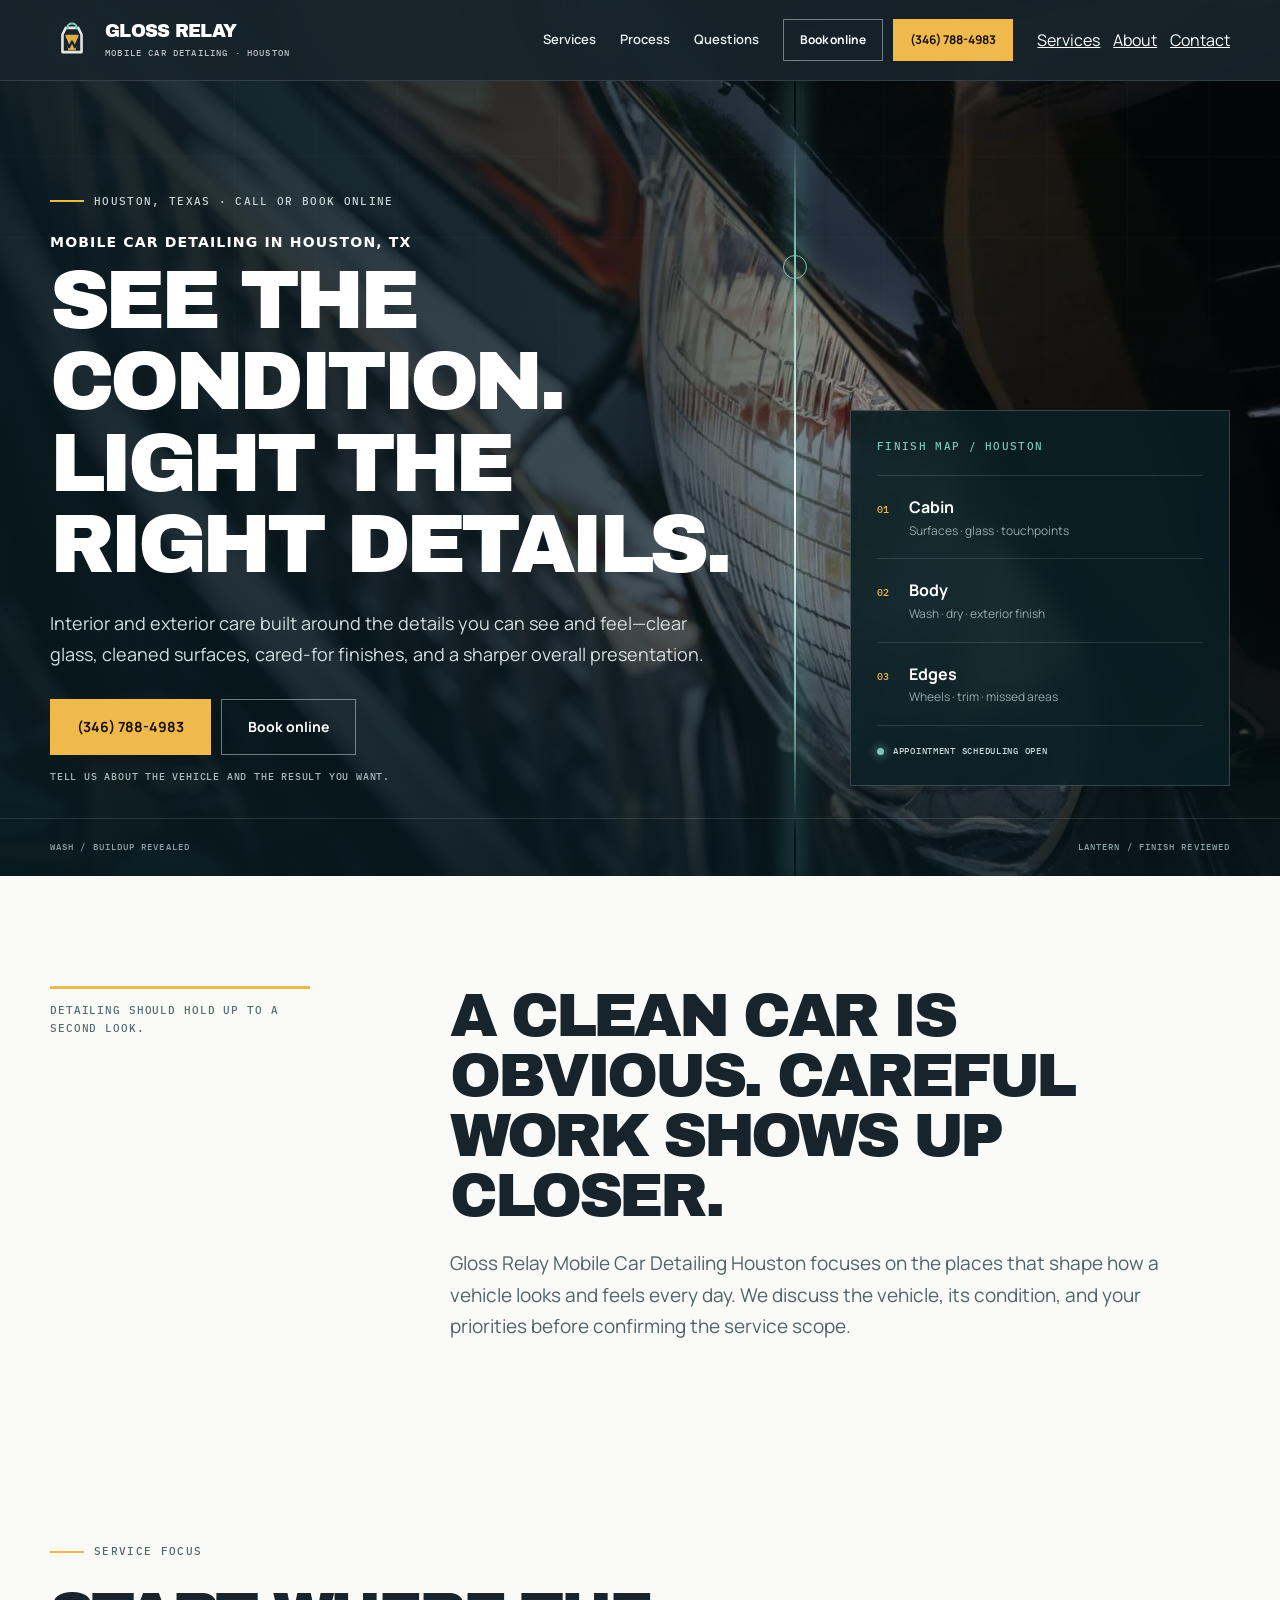
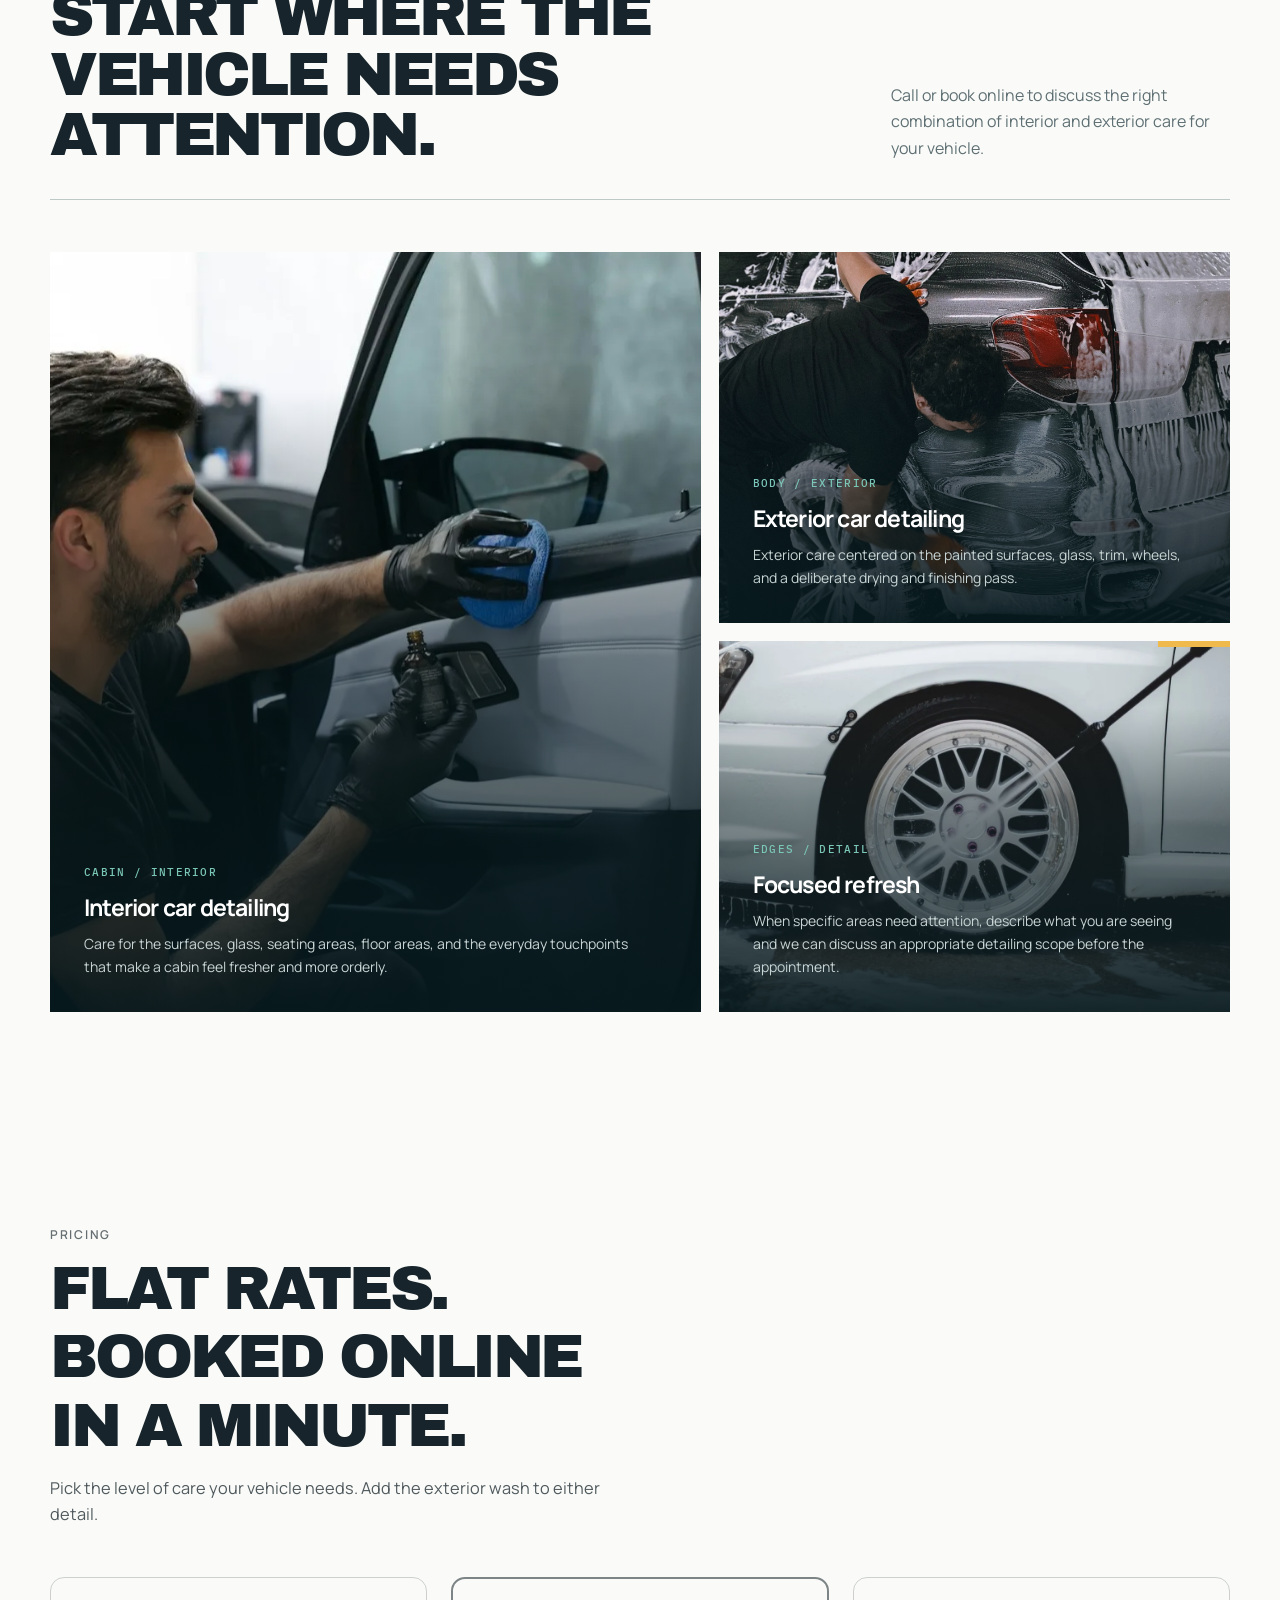
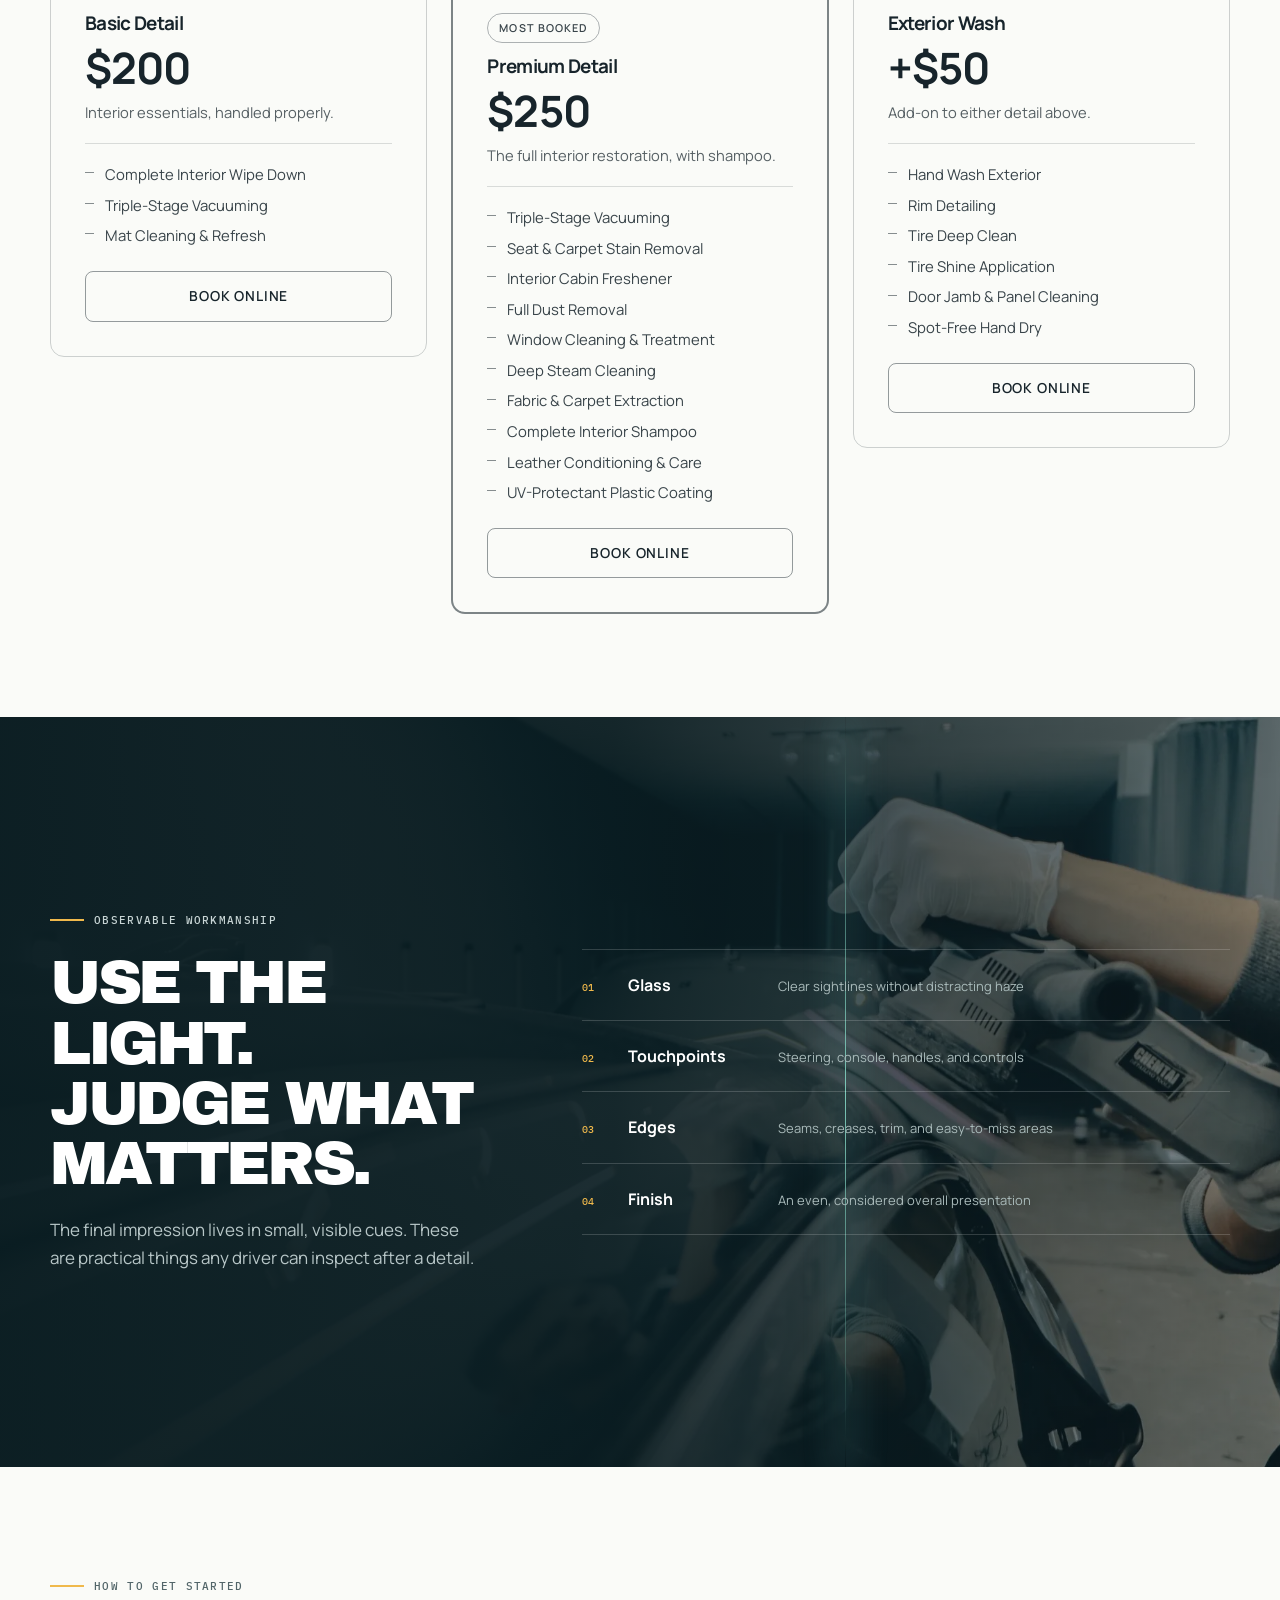
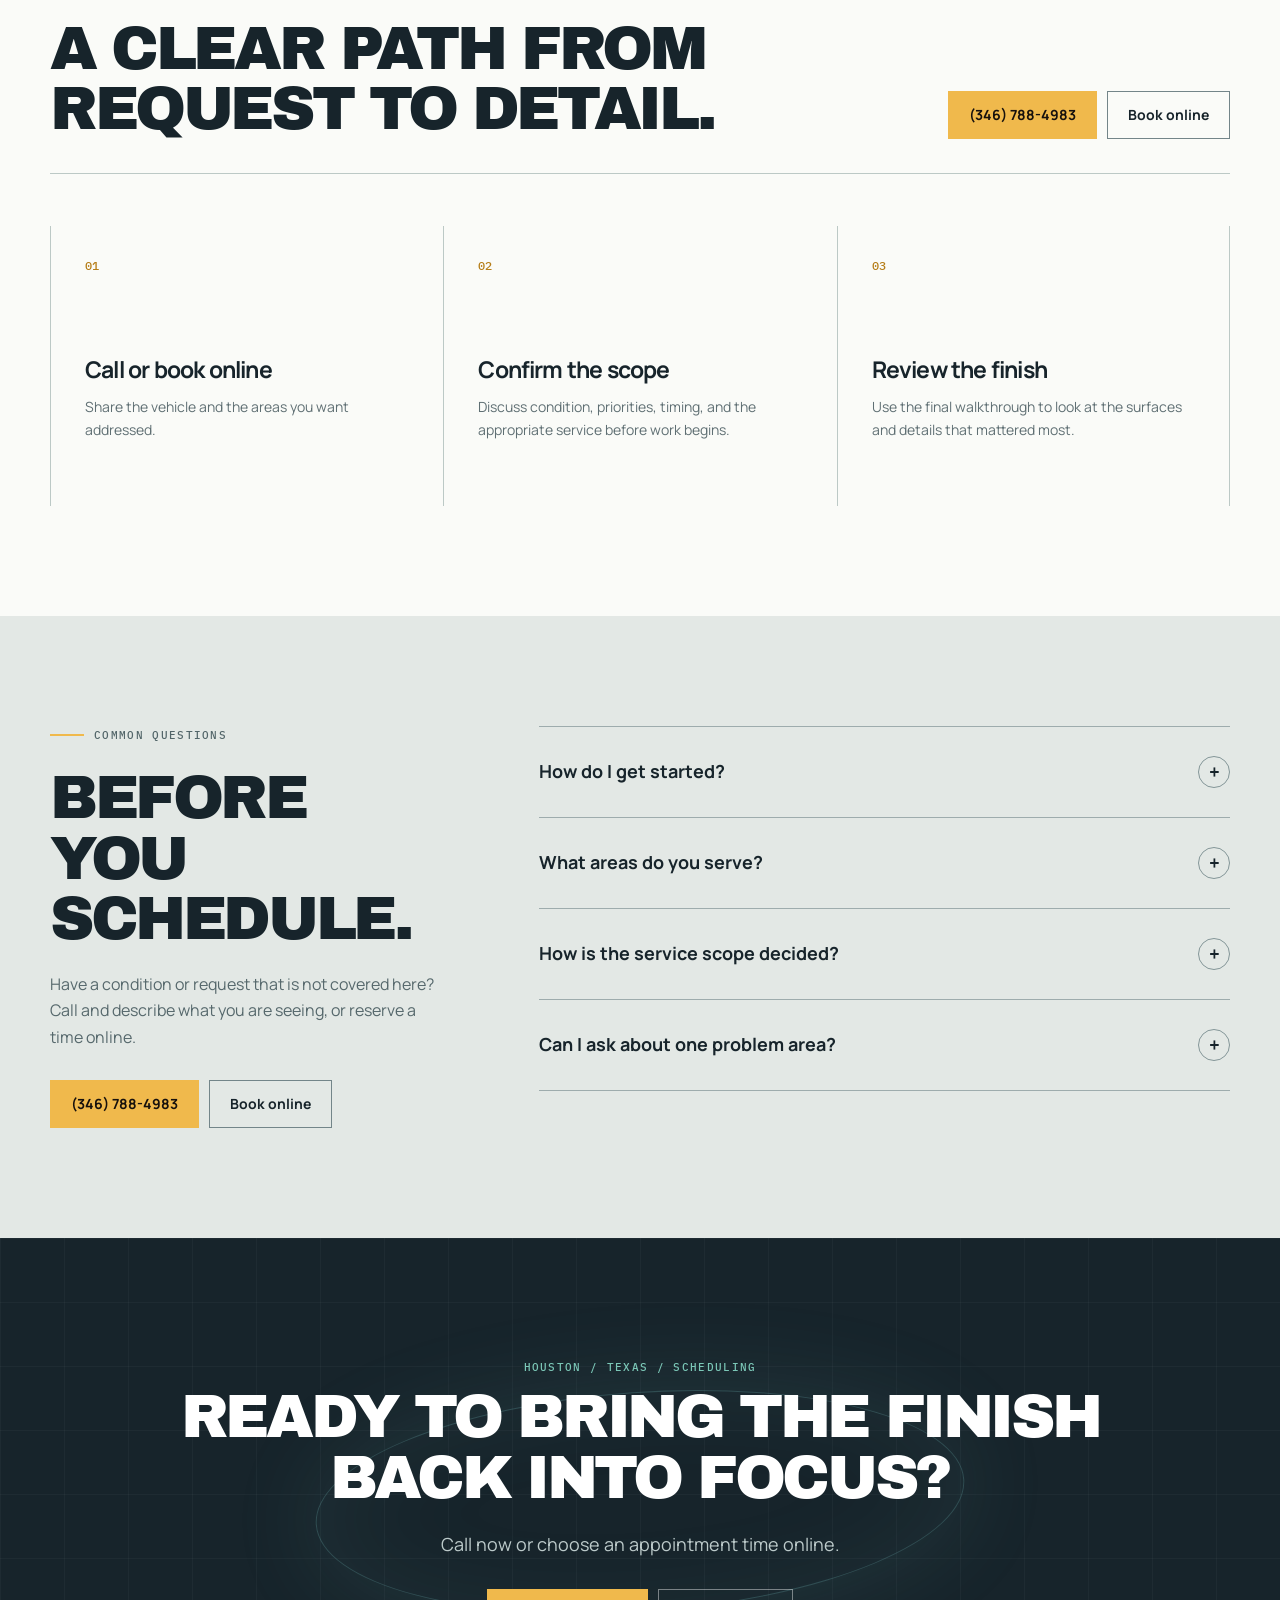
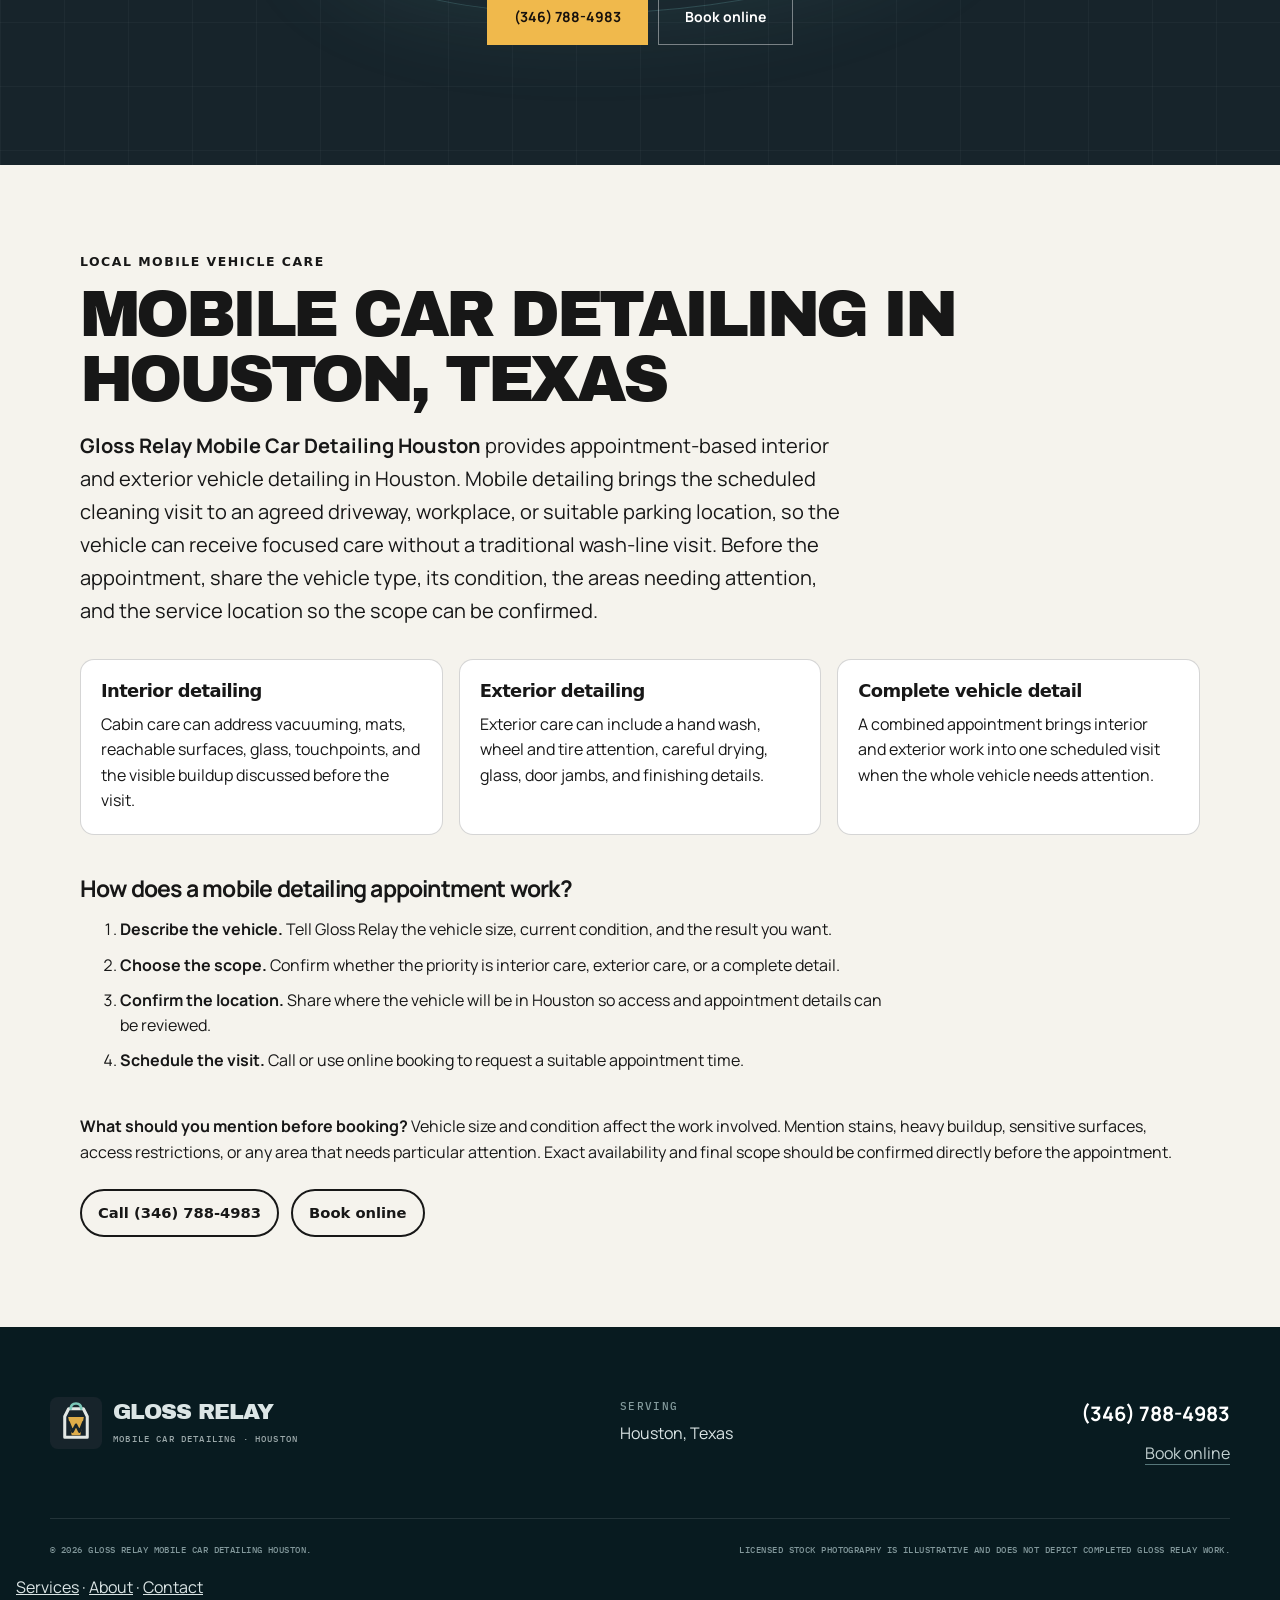
==== commit ca6e75a1: "Sync live site and add Cloudflare Workers deploy config Co-Authored-By: Claude Opus 5.5 <noreply@ant" ====
--- a/index.html
+++ b/index.html
@@ -3,85 +3,159 @@
   <head>
     <meta charset="utf-8" />
     <meta name="viewport" content="width=device-width, initial-scale=1" />
-    <title>Gloss Relay Mobile Car Detailing Houston | Call or Book Online</title>
-    <meta
-      name="description"
-      content="Gloss Relay Mobile Car Detailing Houston provides careful interior and exterior car detailing in Houston, Texas. Call (346) 788-4983 or book online."
-    />
+    <title>Mobile Car Detailing in Houston, TX | Gloss Relay</title>
     <meta name="theme-color" content="#17242b" />
     <link rel="canonical" href="https://glossrelay.shop/" />
     <link rel="icon" href="/favicon.svg" type="image/svg+xml" />
     <link rel="manifest" href="/site.webmanifest" />
-    <meta property="og:type" content="website" />
-    <meta property="og:title" content="Gloss Relay Mobile Car Detailing Houston" />
-    <meta
-      property="og:description"
-      content="Interior and exterior car detailing in Houston, Texas. Call or book online."
-    />
-    <meta property="og:url" content="https://glossrelay.shop/" />
-    <meta
-      property="og:image"
-      content="https://glossrelay.shop/assets/photos/hero-chrome-detail.webp"
-    />
     <link rel="stylesheet" href="/styles.css" />
     <script type="application/ld+json">
-      {
-        "@context": "https://schema.org",
-        "@type": "AutomotiveBusiness",
-        "name": "Gloss Relay Mobile Car Detailing Houston",
-        "url": "https://glossrelay.shop/",
-        "image": "https://glossrelay.shop/assets/photos/hero-chrome-detail.webp",
-        "description": "Careful interior and exterior car detailing in Houston, Texas.",
-        "areaServed": {
-          "@type": "City",
-          "name": "Houston",
-          "containedInPlace": {
-            "@type": "State",
-            "name": "Texas"
-          }
-        },
-        "makesOffer": [
-          {
-            "@type": "Offer",
-            "name": "Basic Detail",
-            "price": "200",
-            "priceCurrency": "USD",
-            "availability": "https://schema.org/InStock",
-            "itemOffered": {
-              "@type": "Service",
-              "name": "Basic Detail",
-              "description": "Interior essentials: complete interior wipe down, triple-stage vacuuming, and mat cleaning and refresh."
-            }
-          },
-          {
-            "@type": "Offer",
-            "name": "Premium Detail",
-            "price": "250",
-            "priceCurrency": "USD",
-            "availability": "https://schema.org/InStock",
-            "itemOffered": {
-              "@type": "Service",
-              "name": "Premium Detail",
-              "description": "The full interior restoration, including complete interior shampoo, deep steam cleaning, fabric and carpet extraction, and leather conditioning."
-            }
-          },
-          {
-            "@type": "Offer",
-            "name": "Exterior Wash",
-            "price": "50",
-            "priceCurrency": "USD",
-            "availability": "https://schema.org/InStock",
-            "itemOffered": {
-              "@type": "Service",
-              "name": "Exterior Wash",
-              "description": "Add-on exterior wash: hand wash, rim detailing, tire deep clean and shine, door jamb cleaning, and spot-free hand dry."
-            }
-          }
-        ],
-        "priceRange": "$200-$250"
+{
+  "@context": "https://schema.org",
+  "@type": "AutomotiveBusiness",
+  "name": "Gloss Relay Mobile Car Detailing Houston",
+  "url": "https://glossrelay.shop/",
+  "telephone": "+1 346-788-4983",
+  "address": {
+    "@type": "PostalAddress",
+    "streetAddress": "13421 Westheimer Rd #2",
+    "addressLocality": "Houston",
+    "addressRegion": "TX",
+    "postalCode": "77077",
+    "addressCountry": "US"
+  },
+  "image": "https://glossrelay.shop/assets/photos/hero-chrome-detail.webp",
+  "description": "Careful interior and exterior car detailing in Houston, Texas.",
+  "areaServed": {
+    "@type": "City",
+    "name": "Houston",
+    "containedInPlace": {
+      "@type": "State",
+      "name": "Texas"
+    }
+  },
+  "makesOffer": [
+    {
+      "@type": "Offer",
+      "name": "Basic Detail",
+      "price": "200",
+      "priceCurrency": "USD",
+      "availability": "https://schema.org/InStock",
+      "itemOffered": {
+        "@type": "Service",
+        "name": "Basic Detail",
+        "description": "Interior essentials: complete interior wipe down, triple-stage vacuuming, and mat cleaning and refresh."
       }
+    },
+    {
+      "@type": "Offer",
+      "name": "Premium Detail",
+      "price": "250",
+      "priceCurrency": "USD",
+      "availability": "https://schema.org/InStock",
+      "itemOffered": {
+        "@type": "Service",
+        "name": "Premium Detail",
+        "description": "The full interior restoration, including complete interior shampoo, deep steam cleaning, fabric and carpet extraction, and leather conditioning."
+      }
+    },
+    {
+      "@type": "Offer",
+      "name": "Exterior Wash",
+      "price": "50",
+      "priceCurrency": "USD",
+      "availability": "https://schema.org/InStock",
+      "itemOffered": {
+        "@type": "Service",
+        "name": "Exterior Wash",
+        "description": "Add-on exterior wash: hand wash, rim detailing, tire deep clean and shine, door jamb cleaning, and spot-free hand dry."
+      }
+    }
+  ],
+  "priceRange": "$200-$250",
+  "@id": "https://glossrelay.shop/#business",
+  "geo": {
+    "@type": "GeoCoordinates",
+    "latitude": 29.735693475445,
+    "longitude": -95.627183092704
+  },
+  "contactPoint": {
+    "@type": "ContactPoint",
+    "telephone": "+1 346-788-4983",
+    "contactType": "customer service",
+    "areaServed": "US-TX",
+    "availableLanguage": "English"
+  }
+}
     </script>
-  </head>
+<!-- SEO-GEO:START -->
+  <meta name="description" content="Mobile car detailing in Houston, TX from Gloss Relay, with interior cleaning, exterior hand washing, and complete details. Call or book online.">
+  <meta name="robots" content="index, follow, max-image-preview:large, max-snippet:-1, max-video-preview:-1">
+  <meta property="og:locale" content="en_US">
+  <meta property="og:type" content="website">
+  <meta property="og:site_name" content="Gloss Relay">
+  <meta property="og:title" content="Mobile Car Detailing in Houston, TX | Gloss Relay">
+  <meta property="og:description" content="Mobile car detailing in Houston, TX from Gloss Relay, with interior cleaning, exterior hand washing, and complete details. Call or book online.">
+  <meta property="og:url" content="https://glossrelay.shop/">
+  <meta property="og:image" content="https://glossrelay.shop/assets/photos/hero-chrome-detail.webp">
+  <meta name="twitter:image" content="https://glossrelay.shop/assets/photos/hero-chrome-detail.webp">
+  <meta name="twitter:card" content="summary_large_image">
+  <meta name="twitter:title" content="Mobile Car Detailing in Houston, TX | Gloss Relay">
+  <meta name="twitter:description" content="Mobile car detailing in Houston, TX from Gloss Relay, with interior cleaning, exterior hand washing, and complete details. Call or book online.">
+  <style id="seo-geo-styles">
+    .seo-local-intent { display:block; margin:0 0 .55rem; font:700 clamp(.78rem,1.1vw,.95rem)/1.2 system-ui,sans-serif; letter-spacing:.08em; text-transform:uppercase; }
+    .seo-geo-section { background:#f5f3ed; color:#171717; padding:clamp(3.5rem,7vw,6.5rem) clamp(1.25rem,5vw,5rem); }
+    .seo-geo-inner { width:min(1120px,100%); margin:0 auto; }
+    .seo-geo-kicker { margin:0 0 .75rem; font:700 .78rem/1.2 system-ui,sans-serif; letter-spacing:.12em; text-transform:uppercase; }
+    .seo-geo-section h2 { max-width:22ch; margin:0 0 1rem; color:inherit; font-size:clamp(2rem,5vw,4rem); line-height:1.02; }
+    .seo-geo-answer { max-width:760px; margin:0 0 2rem; font-size:clamp(1.05rem,2vw,1.25rem); line-height:1.65; }
+    .seo-geo-grid { display:grid; grid-template-columns:repeat(3,minmax(0,1fr)); gap:1rem; margin:2rem 0; }
+    .seo-geo-card { border:1px solid rgba(23,23,23,.18); border-radius:14px; padding:1.25rem; background:#fff; }
+    .seo-geo-card h3 { margin:0 0 .6rem; color:inherit; font:700 1.12rem/1.25 system-ui,sans-serif; }
+    .seo-geo-card p { margin:0; line-height:1.6; }
+    .seo-geo-steps { max-width:820px; margin:2.5rem 0; }
+    .seo-geo-steps li { margin:.65rem 0; line-height:1.55; }
+    .seo-geo-actions { display:flex; flex-wrap:wrap; gap:.75rem; margin-top:1.5rem; }
+    .seo-geo-action { display:inline-flex; align-items:center; min-height:48px; padding:.75rem 1rem; border:2px solid currentColor; border-radius:999px; color:inherit; font:700 .92rem/1 system-ui,sans-serif; text-decoration:none; }
+    @media (max-width:760px) { .seo-geo-grid { grid-template-columns:1fr; } }
+  </style>
+<!-- SEO-GEO:END -->
+  <script id="seo-geo-entity-schema" type="application/ld+json">
+{
+  "@context": "https://schema.org",
+  "@graph": [
+    {
+      "@type": "WebSite",
+      "@id": "https://glossrelay.shop/#website",
+      "url": "https://glossrelay.shop/",
+      "name": "Gloss Relay Mobile Car Detailing Houston",
+      "inLanguage": "en-US",
+      "publisher": {
+        "@id": "https://glossrelay.shop/#business"
+      }
+    },
+    {
+      "@type": "Service",
+      "@id": "https://glossrelay.shop/#mobile-car-detailing",
+      "name": "Mobile Car Detailing in Houston, Texas",
+      "serviceType": "Mobile car detailing",
+      "provider": {
+        "@id": "https://glossrelay.shop/#business"
+      },
+      "areaServed": {
+        "@type": "City",
+        "name": "Houston",
+        "containedInPlace": {
+          "@type": "State",
+          "name": "Texas"
+        }
+      },
+      "url": "https://glossrelay.shop/#services"
+    }
+  ]
+}
+  </script>
+<style id="SEO-NEXT-NAV-CSS">.seo-next-nav{display:flex;gap:.8rem;flex-wrap:wrap}.seo-next-footer-nav{padding:1rem}.seo-next-footer-nav a{color:inherit}</style></head>
   <body>
     <a class="skip-link" href="#main">Skip to content</a>
 
@@ -118,7 +192,7 @@
               (346) 788-4983
             </a>
           </div>
-        </nav>
+        <!-- SEO-NEXT-NAV:START --><div class="seo-next-nav" aria-label="Expanded site pages"><a href="/services/">Services</a><a href="/about/">About</a><a href="/contact/">Contact</a></div><!-- SEO-NEXT-NAV:END --></nav>
       </div>
     </header>
 
@@ -131,7 +205,7 @@
         <div class="hero-grid container">
           <div class="hero-copy">
             <p class="eyebrow"><span></span> Houston, Texas · Call or book online</p>
-            <h1 id="hero-title">See the condition. Light the right details.</h1>
+            <h1 id="hero-title"><span class="seo-local-intent" data-seo-local-intent>Mobile Car Detailing in Houston, TX</span>See the condition. Light the right details.</h1>
             <p class="hero-lede">
               Interior and exterior care built around the details you can see and feel—clear
               glass, cleaned surfaces, cared-for finishes, and a sharper overall presentation.
@@ -458,7 +532,47 @@
           </div>
         </div>
       </section>
-    </main>
+    <!-- SEO-GEO-LOCAL:START -->
+    <section class="seo-geo-section" id="local-detailing" aria-labelledby="local-detailing-title">
+      <div class="seo-geo-inner">
+        <p class="seo-geo-kicker">Local mobile vehicle care</p>
+        <h2 id="local-detailing-title">Mobile car detailing in Houston, Texas</h2>
+        <p class="seo-geo-answer"><strong>Gloss Relay Mobile Car Detailing Houston</strong> provides appointment-based interior and exterior vehicle detailing in Houston. Mobile detailing brings the scheduled cleaning visit to an agreed driveway, workplace, or suitable parking location, so the vehicle can receive focused care without a traditional wash-line visit. Before the appointment, share the vehicle type, its condition, the areas needing attention, and the service location so the scope can be confirmed.</p>
+
+        <div class="seo-geo-grid" aria-label="Available detailing options">
+          <article class="seo-geo-card">
+            <h3>Interior detailing</h3>
+            <p>Cabin care can address vacuuming, mats, reachable surfaces, glass, touchpoints, and the visible buildup discussed before the visit.</p>
+          </article>
+          <article class="seo-geo-card">
+            <h3>Exterior detailing</h3>
+            <p>Exterior care can include a hand wash, wheel and tire attention, careful drying, glass, door jambs, and finishing details.</p>
+          </article>
+          <article class="seo-geo-card">
+            <h3>Complete vehicle detail</h3>
+            <p>A combined appointment brings interior and exterior work into one scheduled visit when the whole vehicle needs attention.</p>
+          </article>
+        </div>
+
+        <div class="seo-geo-steps">
+          <h3>How does a mobile detailing appointment work?</h3>
+          <ol>
+            <li><strong>Describe the vehicle.</strong> Tell Gloss Relay the vehicle size, current condition, and the result you want.</li>
+            <li><strong>Choose the scope.</strong> Confirm whether the priority is interior care, exterior care, or a complete detail.</li>
+            <li><strong>Confirm the location.</strong> Share where the vehicle will be in Houston so access and appointment details can be reviewed.</li>
+            <li><strong>Schedule the visit.</strong> Call or use online booking to request a suitable appointment time.</li>
+          </ol>
+        </div>
+
+        <p><strong>What should you mention before booking?</strong> Vehicle size and condition affect the work involved. Mention stains, heavy buildup, sensitive surfaces, access restrictions, or any area that needs particular attention. Exact availability and final scope should be confirmed directly before the appointment.</p>
+        <div class="seo-geo-actions">
+          <a class="seo-geo-action" href="tel:+13467884983">Call (346) 788-4983</a>
+          <a class="seo-geo-action" href="https://cal.com/sumitdatta/auto-detail-service" target="_blank" rel="noopener">Book online</a>
+        </div>
+      </div>
+    </section>
+<!-- SEO-GEO-LOCAL:END -->
+  </main>
 
     <footer class="site-footer">
       <div class="container footer-grid">
@@ -484,7 +598,7 @@
         <p>© <span data-year>2026</span> Gloss Relay Mobile Car Detailing Houston.</p>
         <p>Licensed stock photography is illustrative and does not depict completed Gloss Relay work.</p>
       </div>
-    </footer>
+    <!-- SEO-NEXT-NAV:START --><nav class="seo-next-footer-nav" aria-label="Expanded footer navigation"><a href="/services/">Services</a> · <a href="/about/">About</a> · <a href="/contact/">Contact</a></nav><!-- SEO-NEXT-NAV:END --></footer>
 
     <div class="mobile-sticky" aria-label="Contact options">
       <a class="mobile-call" href="tel:+13467884983">(346) 788-4983</a>
